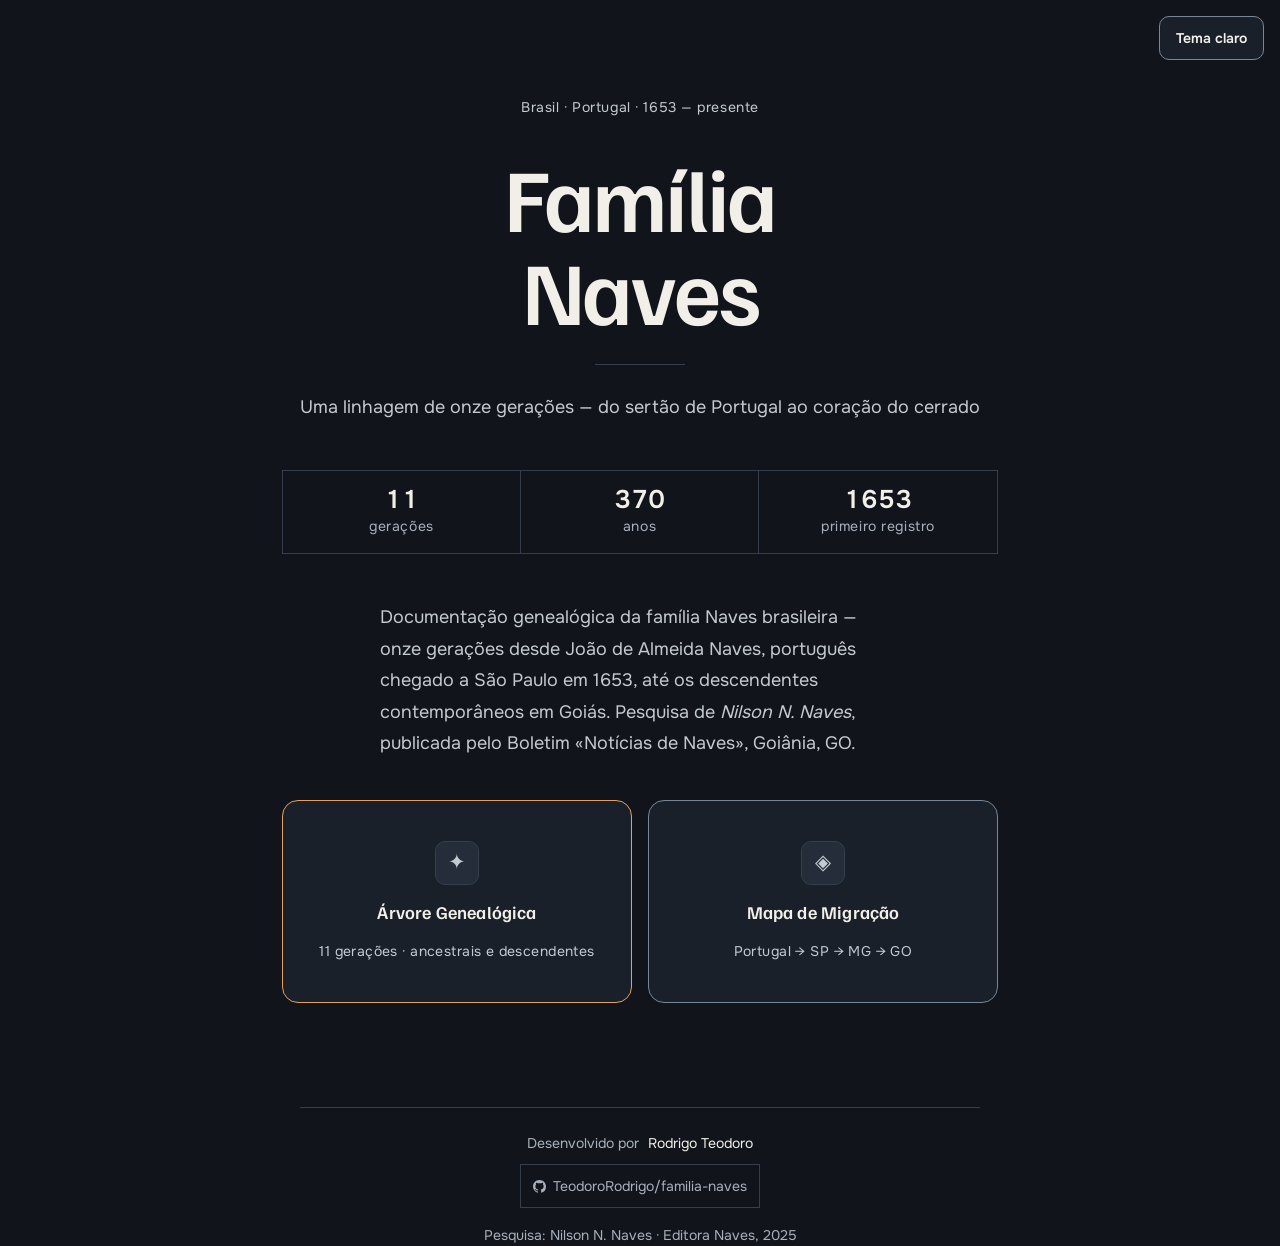
==== index.html @ e4e02ad0 "feat: adopt Teô Design System v2.7.1" ====
<!DOCTYPE html>
<html lang="pt-BR">
<head>
<meta charset="UTF-8">
<meta name="viewport" content="width=device-width, initial-scale=1.0">
<title>Família Naves</title>
<link rel="icon" href="/favicon.svg" type="image/svg+xml">
<link rel="stylesheet" href="/assets/teo/tokens.css">
<link rel="stylesheet" href="/assets/teo/components.css">
<script src="/assets/theme.js"></script>
<style>
*, *::before, *::after { box-sizing: border-box; margin: 0; padding: 0; }

body {
  background: var(--color-bg-canvas);
  color: var(--color-text-primary);
  font-family: var(--font-body);
  min-height: 100vh;
  display: flex;
  flex-direction: column;
  align-items: center;
  justify-content: center;
  overflow-x: hidden;
}

/* grain */
body::before {
  content: '';
  position: fixed; inset: 0;
  background-image: none;
  pointer-events: none; z-index: 9999;
}

/* radial glow */
body::after {
  content: '';
  position: fixed; inset: 0;
  background: var(--color-bg-canvas);
  pointer-events: none; z-index: 0;
}

.wrap {
  text-align: center;
  padding: 3rem 2rem;
  max-width: 680px;
  width: 100%;
  position: relative; z-index: 1;
  animation: fadeUp 1s ease both;
}

@keyframes fadeUp {
  from { opacity: 0; transform: translateY(24px); }
  to   { opacity: 1; transform: none; }
}

.eyebrow {
  font-family: var(--font-body);
  font-size: 0.875rem;
  letter-spacing: 0.04em;
  color: var(--color-link);
  opacity: 0.65;
  margin-bottom: 2rem;
}

h1 {
  font-family: var(--font-body);
  font-size: clamp(3.5rem, 10vw, 7rem);
  font-weight: 400;
  line-height: 0.88;
  color: var(--color-text-primary);
  letter-spacing: -0.01em;
  margin-bottom: 0.4rem;
}

h1 em {
  font-style: normal;
  color: var(--color-link);
  display: block;
}

.rule {
  width: 90px; height: 1px;
  background: var(--color-bg-canvas);
  margin: 1.75rem auto;
}

.subtitle {
  font-size: 1.1rem;
  font-style: normal;
  font-weight: 400;
  color: var(--color-text-muted);
  margin-bottom: 3rem;
  line-height: 1.6;
}

/* stats */
.stats {
  display: flex;
  justify-content: center;
  gap: 0;
  border: 1px solid var(--color-border-subtle);
  margin-bottom: 3rem;
}
.stat {
  padding: 0.9rem 1.75rem;
  border-right: 1px solid var(--color-border-subtle);
}
.stat:last-child { border-right: none; }
.stat-n { font-size: 1.6rem; font-weight: 600; color: var(--color-link); line-height: 1; display: block; }
.stat-l { font-size: 0.875rem; font-style: normal; color: var(--color-text-muted); letter-spacing: 0.05em; display: block; margin-top: 0.15rem; }

/* nav cards */
.nav-grid {
  display: grid;
  grid-template-columns: 1fr 1fr;
  gap: 1rem;
}

@media (max-width: 480px) {
  .nav-grid { grid-template-columns: 1fr; }
}

.nav-card {
  display: flex;
  flex-direction: column;
  align-items: center;
  justify-content: center;
  gap: 1rem;
  padding: 2.5rem 1.5rem;
  border: 1px solid var(--color-border-subtle);
  text-decoration: none;
  color: var(--color-text-primary);
  background: var(--color-bg-raised);
  position: relative;
  transition: border-color 0.35s, background 0.35s, box-shadow 0.35s;
}

/* corner ornaments */
.nav-card::before {
  content: '';
  position: absolute; top: -1px; left: -1px;
  width: 12px; height: 12px;
  border-top: 1.5px solid var(--color-border-control);
  border-left: 1.5px solid var(--color-border-control);
  transition: border-color 0.35s;
}
.nav-card::after {
  content: '';
  position: absolute; bottom: -1px; right: -1px;
  width: 12px; height: 12px;
  border-bottom: 1.5px solid var(--color-border-control);
  border-right: 1.5px solid var(--color-border-control);
  transition: border-color 0.35s;
}

.nav-card:hover {
  border-color: var(--color-border-control);
  background: var(--color-bg-raised);
  box-shadow: none;
}
.nav-card:hover::before,
.nav-card:hover::after {
  border-color: var(--color-link);
}

.card-icon {
  width: 44px; height: 44px;
  border: 1px solid var(--color-border-subtle);
  border-radius: 50%;
  display: flex; align-items: center; justify-content: center;
  font-size: 1.3rem;
  background: var(--color-bg-raised);
  transition: border-color 0.35s;
}
.nav-card:hover .card-icon { border-color: var(--color-border-control); }

.card-label {
  font-family: var(--font-body);
  font-size: 1.2rem;
  font-weight: 400;
  color: var(--color-text-primary);
  letter-spacing: 0.01em;
}

.card-desc {
  font-size: 0.875rem;
  font-style: normal;
  color: var(--color-text-muted);
  letter-spacing: 0.03em;
}

footer {
  position: relative; z-index: 1;
  margin-top: 3.5rem;
  width: 100%; max-width: 680px;
  border-top: 1px solid var(--color-border-subtle);
  padding-top: 1.5rem;
  text-align: center;
  animation: fadeUp 1s 0.4s ease both;
}
.footer-author {
  display: flex; align-items: center; justify-content: center; gap: 0.6rem;
  font-size: 0.875rem;
  color: var(--color-text-muted);
  margin-bottom: 0.6rem;
}
.footer-author strong { color: var(--color-text-primary); font-weight: 400; }
.gh-link {
  display: inline-flex; align-items: center; gap: 0.4rem;
  font-size: 0.875rem;
  color: var(--color-text-muted);
  text-decoration: none;
  border: 1px solid var(--color-border-subtle);
  padding: 0.3rem 0.75rem;
  transition: color 0.25s, border-color 0.25s;
  margin-bottom: 1rem;
}
.gh-link:hover { color: var(--color-link); border-color: var(--color-border-control); }
.gh-link svg { width: 13px; height: 13px; fill: currentColor; flex-shrink: 0; }
.footer-credit {
  font-size: 0.875rem;
  font-style: normal;
  color: var(--color-border-subtle);
  letter-spacing: 0.04em;
}
.desc-block {
  font-size: 0.88rem;
  font-style: normal;
  font-weight: 400;
  color: var(--color-text-muted);
  line-height: 1.75;
  max-width: 520px;
  margin: 0 auto 2.5rem;
  border-left: 2px solid var(--color-border-control);
  padding-left: 1.25rem;
  text-align: left;
}
</style>
<link rel="stylesheet" href="/assets/site.css">
</head>
<body>
<button class="theme-toggle tp-button tp-button--ghost" type="button" data-theme-toggle aria-pressed="false">Tema claro</button>
  <div class="wrap">
    <p class="eyebrow">Brasil · Portugal · 1653 — presente</p>
    <h1>Família<em>Naves</em></h1>
    <div class="rule"></div>
    <p class="subtitle">Uma linhagem de onze gerações — do sertão de Portugal ao coração do cerrado</p>

    <div class="stats">
      <div class="stat"><span class="stat-n">11</span><span class="stat-l">gerações</span></div>
      <div class="stat"><span class="stat-n">370</span><span class="stat-l">anos</span></div>
      <div class="stat"><span class="stat-n">1653</span><span class="stat-l">primeiro registro</span></div>
    </div>

    <p class="desc-block">
      Documentação genealógica da família Naves brasileira — onze gerações desde
      João de Almeida Naves, português chegado a São Paulo em 1653, até os
      descendentes contemporâneos em Goiás. Pesquisa de <em>Nilson N. Naves</em>,
      publicada pelo Boletim «Notícias de Naves», Goiânia, GO.
    </p>

    <nav class="nav-grid">
      <a href="/arvore" class="nav-card">
        <div class="card-icon">✦</div>
        <span class="card-label">Árvore Genealógica</span>
        <span class="card-desc">11 gerações · ancestrais e descendentes</span>
      </a>
      <a href="/mapa" class="nav-card">
        <div class="card-icon">◈</div>
        <span class="card-label">Mapa de Migração</span>
        <span class="card-desc">Portugal → SP → MG → GO</span>
      </a>
    </nav>
  </div>

  <footer>
    <div class="footer-author">
      Desenvolvido por <strong>Rodrigo Teodoro</strong>
    </div>
    <a class="gh-link" href="https://github.com/TeodoroRodrigo/familia-naves" target="_blank" rel="noopener">
      <svg viewBox="0 0 16 16"><path d="M8 0C3.58 0 0 3.58 0 8c0 3.54 2.29 6.53 5.47 7.59.4.07.55-.17.55-.38 0-.19-.01-.82-.01-1.49-2.01.37-2.53-.49-2.69-.94-.09-.23-.48-.94-.82-1.13-.28-.15-.68-.52-.01-.53.63-.01 1.08.58 1.23.82.72 1.21 1.87.87 2.33.66.07-.52.28-.87.51-1.07-1.78-.2-3.64-.89-3.64-3.95 0-.87.31-1.59.82-2.15-.08-.2-.36-1.02.08-2.12 0 0 .67-.21 2.2.82.64-.18 1.32-.27 2-.27.68 0 1.36.09 2 .27 1.53-1.04 2.2-.82 2.2-.82.44 1.1.16 1.92.08 2.12.51.56.82 1.27.82 2.15 0 3.07-1.87 3.75-3.65 3.95.29.25.54.73.54 1.48 0 1.07-.01 1.93-.01 2.2 0 .21.15.46.55.38A8.013 8.013 0 0016 8c0-4.42-3.58-8-8-8z"/></svg>
      TeodoroRodrigo/familia-naves
    </a>
    <div class="footer-credit">Pesquisa: Nilson N. Naves · Editora Naves, 2025</div>
  </footer>
</body>
</html>
---- assets/teo/tokens.css ----
/* Teô Personal Design System v2.7.1 — tokens and base.
   Layer 1 of 3: tokens.css (primitives, themes, base) → components.css
   (elements) → layouts.css (app shell and page layouts). Copy the layers a
   project needs into its own style layer; never runtime-import from the vault.
   Dark is the default; set data-theme="light" on <html> for the alternative.
   Font files are SIL OFL 1.1. Production projects should self-host WOFF2 files
   when privacy, reliability, or performance requires it. */

@import url('../fonts/fonts.css');

:root {
  /* Exact identity anchors */
  --orange-100: #F8EDDF;
  --orange-300: #F0C293;
  --orange-400: #EDB47C;
  --orange-500: #E6A05A; /* canonical primary */
  --orange-600: #B77639;
  --orange-700: #A0520A; /* light-theme accent: links, borders, marks, controls */
  --orange-900: #482D19;

  --navy-100: #E8EEF5;
  --navy-300: #ADC1DC;
  --navy-400: #8CA8CF;
  --navy-500: #263C56; /* canonical secondary */
  --navy-600: #20334A;
  --navy-700: #1A2A3D;
  --navy-900: #121E2D;

  --color-brand-primary: var(--orange-500);
  --color-brand-secondary: var(--navy-500);

  /* Navy-tinted ink and warm paper */
  --ink-950: #11151B;
  --ink-900: #1A2029;
  --ink-800: #242D39;
  --ink-700: #343E4C;
  --ink-600: #465363;
  --paper-50: #FFFFFF;
  --paper-100: #F5F3EE;
  --paper-200: #EBE8E1;
  --paper-300: #E1E3E8;
  --paper-400: #C9CED7;

  /* Typography */
  --font-display: 'Familjen Grotesk', 'Arial Narrow', sans-serif;
  --font-body: 'Onest', 'Segoe UI', sans-serif;
  --font-code: 'Fragment Mono', Consolas, monospace;
  --text-xs: 0.75rem;
  --text-sm: 0.875rem;
  --text-base: 1rem;
  --text-lg: 1.25rem;
  --text-xl: 1.563rem;
  --text-2xl: 1.953rem;
  --text-3xl: clamp(2.5rem, 7vw, 5.96rem);
  --leading-tight: 0.96;
  --leading-heading: 1.14;
  --leading-body: 1.58;
  --measure: 68ch;

  /* Content roles: reading and list surfaces. The general scale is sized for
     specimen and landing pages; dense content uses these instead, with one
     lead per front and every other item at --type-item-headline. */
  --type-page-title: 600 clamp(1.5rem, 1.2rem + 1vw, 1.953rem) / 1.14 var(--font-display);
  --type-content-title: 600 clamp(1.75rem, 1.2rem + 1.6vw, 2.5rem) / 1.15 var(--font-display);
  --type-content-lead: 600 clamp(1.5rem, 1rem + 1.6vw, 2.25rem) / 1.15 var(--font-display);
  --type-section-title: 600 1.25rem / 1.3 var(--font-display);
  --type-item-headline: 600 1.125rem / 1.3 var(--font-display);
  --type-dek: 400 1.125rem / 1.5 var(--font-body);
  --type-reading: 400 1.125rem / 1.65 var(--font-body);
  --reading-width: 680px;

  /* Geometry */
  --space-1: 4px;
  --space-2: 8px;
  --space-3: 12px;
  --space-4: 16px;
  --space-5: 20px;
  --space-6: 24px;
  --space-8: 32px;
  --space-12: 48px;
  --space-16: 64px;
  --space-24: 96px;
  --radius-sm: 6px;
  --radius-md: 10px;
  --radius-lg: 16px;
  --radius-xl: 24px;
  --radius-pill: 999px;
  --target-min: 44px;
  --target-media: 48px;
  --control-h: 44px;
  --control-h-lg: 48px;
  --control-h-dense: 36px;
  --container: 1180px;
  --gutter: clamp(1rem, 3vw, 2rem);
  --section-space: clamp(3rem, 8vw, 6rem);
  --focus-width: 3px;
  --focus-offset: 3px;

  /* App shell. Breakpoints (media queries cannot read variables):
     mobile < 768px drawer · tablet 768–1199px icon rail · desktop ≥ 1200px. */
  --app-sidebar-w: 248px;
  --app-rail-w: 76px;
  --app-topbar-h: 64px;
  --app-workspace-max: 1180px;
  --app-workspace-pad: clamp(1rem, 2.5vw, 2rem);

  /* Shared slate-navy rail in both themes. Dedicated text, focus and active
     roles preserve contrast independently of the surrounding canvas. */
  --app-nav-bg: #152235;
  --app-nav-text: #F2EFE9;
  --app-nav-muted: #B5C1D2;
  --app-nav-hover: #1C2C42;
  --app-nav-active-bg: #263C56;
  --app-nav-active-border: #B5C1D2;
  --app-nav-signal: var(--orange-500);
  --app-nav-focus: #F0C293;
  --app-nav-divider: rgb(181 193 210 / 0.16);

  /* Heatmap anchor. Bins (--heat-0…4) are set per theme; legend and table
     carry the values. */
  --chart-heat: var(--orange-500);

  /* Layering */
  --z-sticky: 10;
  --z-backdrop: 70;
  --z-drawer: 80;
  --z-toast: 90;

  /* Motion */
  --duration-fast: 120ms;
  --duration-standard: 200ms;
  --duration-deliberate: 320ms;
  --ease-standard: cubic-bezier(0.22, 1, 0.36, 1);
  --ease-exit: cubic-bezier(0.4, 0, 1, 1);
}

:root,
[data-theme='dark'] {
  color-scheme: dark;
  --color-bg-canvas: #11151B;
  --color-bg-surface: #1A2029;
  --color-bg-raised: #242D39;
  --color-bg-selected: var(--color-bg-raised); /* a brown fill read as mud; the orange border marks selection */
  --color-bg-disabled: #171B22; /* below the surface, so it never reads as hover */
  --color-text-primary: #F2EFE9;
  --color-text-secondary: #C4CAD2;
  --color-text-muted: #A8B0BC;
  --color-text-disabled: #838D9C;
  --color-link: var(--orange-400);
  --color-border-subtle: #343E4C;
  --color-border-control: #788697;
  --color-border-strong: var(--navy-400);
  --color-action-primary-bg: var(--orange-500);
  --color-action-primary-hover: var(--orange-400);
  --color-action-primary-active: #CE8845;
  --color-action-primary-text: #15100A;
  --color-action-primary-border: var(--orange-500);
  --color-action-secondary-bg: var(--navy-500);
  --color-action-secondary-hover: var(--navy-600);
  --color-action-secondary-active: var(--navy-700);
  --color-action-secondary-text: #FFFFFF;
  --color-action-secondary-border: var(--navy-400);
  --color-focus-ring: #F0C293;
  --color-success-fg: #73E0A1;
  --color-success-bg: #13271D;
  --color-warning-fg: #FFD27A;
  --color-warning-bg: #342A17;
  --color-danger-fg: #FF8A85;
  --color-danger-bg: #351718;
  --color-info-fg: var(--navy-300);
  --color-info-bg: #202E40;
  --color-neutral-fg: var(--color-text-secondary);
  --color-neutral-bg: var(--color-bg-raised);
  --shadow-overlay: none;
  --color-backdrop: rgb(4 6 10 / 0.66);

  /* App surfaces: canvas behind the workspace, tiles on it. One highlight
     tile per view carries the primary border; tables band with the canvas. */
  --app-canvas: var(--color-bg-canvas);
  --app-tile: var(--color-bg-surface);
  --app-tile-highlight: var(--orange-500);
  --app-band: var(--color-bg-canvas);

  /* Charts: one primary series; comparison in navy; context in neutral.
     Every mark below meets 3:1 on --app-tile. */
  --chart-primary: var(--orange-500);
  --chart-secondary: var(--navy-400);
  --chart-neutral: #788697;
  --chart-grid: var(--color-border-subtle);
  --chart-area-opacity: 0.06;

  /* Heat runs gray to copper: dark gray, light gray, a gray-copper midpoint,
     light copper, dark copper. Low bins stay neutral and only the top two
     carry the accent; legend and table carry the values. */
  --heat-0: #2E353F;
  --heat-1: #7C848E;
  --heat-2: #B5A392; /* 50% oklab mix of heat-1 and orange-300 */
  --heat-3: var(--orange-300);
  --heat-4: var(--orange-600);
}

[data-theme='light'] {
  color-scheme: light;
  --leading-body: 1.52;
  --color-bg-canvas: #F5F3EE;
  --color-bg-surface: #FFFFFF;
  --color-bg-raised: #EBE8E1;
  --color-bg-selected: var(--orange-100);
  --color-bg-disabled: #E1E3E8;
  --color-text-primary: #202630;
  --color-text-secondary: #4E5660;
  --color-text-muted: #626972;
  --color-text-disabled: #707887;
  --color-link: var(--orange-700);
  --color-border-subtle: #D8D9D9;
  --color-border-control: #7B8492;
  --color-border-strong: var(--navy-500);
  --color-action-primary-bg: var(--orange-500);
  --color-action-primary-hover: #D99551;
  --color-action-primary-active: #BE7836;
  --color-action-primary-text: #15100A;
  --color-action-primary-border: var(--orange-700);
  --color-action-secondary-bg: var(--navy-500);
  --color-action-secondary-hover: var(--navy-600);
  --color-action-secondary-active: var(--navy-700);
  --color-action-secondary-text: #FFFFFF;
  --color-action-secondary-border: var(--navy-500);
  --color-focus-ring: var(--navy-500);
  --color-success-fg: #16643B;
  --color-success-bg: #E6F6EC;
  --color-warning-fg: #7A4A00;
  --color-warning-bg: #FFF1D6;
  --color-danger-fg: #9B2C2C;
  --color-danger-bg: #FCE8E8;
  --color-info-fg: var(--navy-500);
  --color-info-bg: var(--navy-100);
  --color-neutral-fg: var(--color-text-secondary);
  --color-neutral-bg: var(--color-bg-raised);
  --shadow-overlay: 0 18px 50px rgb(38 60 86 / 0.10), 0 3px 10px rgb(14 17 22 / 0.08);
  --color-backdrop: rgb(18 30 45 / 0.45);

  --app-canvas: var(--color-bg-canvas);
  --app-tile: var(--color-bg-surface);
  --app-tile-highlight: var(--orange-700);
  --app-band: var(--color-bg-canvas);

  --chart-primary: var(--orange-700);
  --chart-secondary: var(--navy-500);
  --chart-neutral: #7B8492;
  --chart-grid: var(--color-border-subtle);
  --chart-area-opacity: 0.10;

  /* The rail is shared with dark (:root); light adds no rail overrides.
     Heat: light gray, mid gray, gray-copper midpoint, copper, dark copper. */
  --heat-0: #E4E2DD;
  --heat-1: #A3A8AF;
  --heat-2: #C6A589; /* 50% oklab mix of heat-1 and orange-500 */
  --heat-3: var(--orange-500);
  --heat-4: var(--orange-700);
}

*,
*::before,
*::after {
  box-sizing: border-box;
}

html {
  min-width: 320px;
  overflow-x: clip;
  scroll-behavior: smooth;
  background: var(--color-bg-canvas);
}

body {
  margin: 0;
  min-height: 100vh;
  font-family: var(--font-body);
  font-size: var(--text-base);
  line-height: var(--leading-body);
  color: var(--color-text-primary);
  background: var(--color-bg-canvas);
  font-kerning: normal;
  -webkit-font-smoothing: antialiased;
  text-rendering: optimizeLegibility;
}

h1,
h2,
h3,
h4 {
  margin: 0;
  max-width: 22ch;
  font-family: var(--font-display);
  font-weight: 600;
  line-height: var(--leading-heading);
  letter-spacing: -0.025em;
  text-wrap: balance;
}

h1 { font-size: var(--text-3xl); line-height: var(--leading-tight); }
h2 { font-size: var(--text-2xl); }
h3 { font-size: var(--text-xl); }
h4 { font-size: var(--text-lg); }

p {
  max-width: var(--measure);
  margin: 0;
  color: var(--color-text-secondary);
  text-wrap: pretty;
}

a {
  color: var(--color-link);
  text-decoration-thickness: 1px;
  text-underline-offset: 0.2em;
}

a:hover { text-decoration-thickness: 2px; }

code,
kbd,
pre,
samp {
  font-family: var(--font-code);
  font-variant-ligatures: none;
}

code {
  padding: 0.16em 0.38em;
  border: 1px solid var(--color-border-subtle);
  border-radius: var(--radius-sm);
  color: var(--color-text-primary);
  background: var(--color-bg-raised);
}

button,
input,
select,
textarea {
  font: inherit;
  color: inherit;
}

[hidden] { display: none !important; }

::selection {
  color: #15100A;
  background: #F0C293;
}

:focus-visible {
  outline: var(--focus-width) solid var(--color-focus-ring);
  outline-offset: var(--focus-offset);
}

.tp-sr-only {
  position: absolute;
  width: 1px;
  height: 1px;
  margin: -1px;
  padding: 0;
  overflow: hidden;
  clip: rect(0 0 0 0);
  white-space: nowrap;
  border: 0;
}

/* Below 480px, a button label becomes screen-reader text and the icon carries
   the control; the accessible name never changes. */
@media (max-width: 479px) {
  .tp-sr-narrow {
    position: absolute;
    width: 1px;
    height: 1px;
    margin: -1px;
    padding: 0;
    overflow: hidden;
    clip: rect(0 0 0 0);
    white-space: nowrap;
    border: 0;
  }
}

.tp-container {
  width: min(100% - (2 * var(--gutter)), var(--container));
  margin-inline: auto;
}

.tp-stack { display: grid; gap: var(--space-6); }
.tp-cluster { display: flex; flex-wrap: wrap; align-items: center; gap: var(--space-3); }

.tp-data {
  font-variant-numeric: tabular-nums;
  letter-spacing: -0.015em;
}

@keyframes tp-spin { to { transform: rotate(360deg); } }
@keyframes tp-enter { from { opacity: 0; transform: translateY(6px); } }

@media (prefers-reduced-motion: reduce) {
  html,
  html:focus-within { scroll-behavior: auto; }
  *,
  *::before,
  *::after {
    animation-duration: 0.01ms !important;
    animation-iteration-count: 1 !important;
    scroll-behavior: auto !important;
    transition-duration: 0.01ms !important;
  }
}

@media (forced-colors: active) {
  :focus-visible { outline-color: Highlight; }
}
---- assets/teo/components.css ----
/* Teô Personal Design System v2.7.1 — elements.
   Layer 2 of 3. Requires tokens.css. Every element consumes semantic tokens,
   keeps a visible focus, and holds a 44px target unless marked dense. */

/* ── Icon ──────────────────────────────────────────────────────────── */
/* <svg class="tp-i" aria-hidden="true"><use href="#i-name"/></svg>; the sprite
   lives in teo.js. 20px in controls, 16px inline, 24px for prominent actions. */
.tp-i { display: inline-block; width: 20px; height: 20px; flex: none; vertical-align: middle; }
.tp-i--sm { width: 16px; height: 16px; }
.tp-i--lg { width: 24px; height: 24px; }

/* ── Eyebrow ───────────────────────────────────────────────────────── */
.tp-eyebrow {
  font-size: var(--text-xs);
  font-weight: 700;
  letter-spacing: 0.08em;
  text-transform: uppercase;
  color: var(--color-link);
}

.tp-eyebrow--muted { color: var(--color-text-muted); }

/* ── Buttons ───────────────────────────────────────────────────────── */
.tp-button,
.tp-icon-button {
  display: inline-flex;
  min-height: var(--control-h);
  align-items: center;
  justify-content: center;
  gap: var(--space-2);
  border: 1px solid transparent;
  border-radius: var(--radius-md);
  font: 600 var(--text-sm) / 1 var(--font-body);
  text-decoration: none;
  white-space: nowrap;
  cursor: pointer;
  transition:
    color var(--duration-fast) var(--ease-standard),
    background-color var(--duration-fast) var(--ease-standard),
    border-color var(--duration-fast) var(--ease-standard),
    transform var(--duration-fast) var(--ease-standard);
}

.tp-button { padding: 0.75rem 1rem; max-width: 100%; white-space: normal; overflow-wrap: anywhere; }
.tp-button--lg { min-height: var(--control-h-lg); padding-inline: 1.25rem; font-size: var(--text-base); }
.tp-button--block { width: 100%; }
.tp-icon-button { width: var(--target-min); padding: 0; }
.tp-icon-button--labeled { width: auto; padding-inline: var(--space-3); }
.tp-button svg,
.tp-icon-button svg { width: 20px; height: 20px; flex: none; }

/* No drawn border: the label identifies the button, and a darker outline made
   the light-theme orange look dirty. The transparent border shows the fill. */
.tp-button--primary {
  color: var(--color-action-primary-text);
  background: var(--color-action-primary-bg);
}

.tp-button--primary:hover { background: var(--color-action-primary-hover); }
.tp-button--primary:active { background: var(--color-action-primary-active); transform: translateY(1px); }

.tp-button--secondary {
  color: var(--color-action-secondary-text);
  background: var(--color-action-secondary-bg);
  border-color: var(--color-action-secondary-border);
}

.tp-button--secondary:hover { background: var(--color-action-secondary-hover); }
.tp-button--secondary:active { background: var(--color-action-secondary-active); transform: translateY(1px); }

.tp-button--ghost,
.tp-icon-button {
  color: var(--color-text-primary);
  background: transparent;
  border-color: var(--color-border-subtle);
}

.tp-button--ghost:hover,
.tp-icon-button:hover {
  background: var(--color-bg-raised);
  border-color: var(--color-border-control);
}

/* Quiet: an inline text action inside a tile header or row. */
.tp-button--quiet {
  padding-inline: var(--space-2);
  color: var(--color-link);
  background: transparent;
}

.tp-button--quiet:hover { background: var(--color-bg-raised); }

.tp-button--danger {
  color: var(--color-danger-fg);
  background: var(--color-danger-bg);
  border-color: var(--color-danger-fg);
}

.tp-button--danger:hover { background: color-mix(in srgb, var(--color-danger-bg) 80%, var(--color-danger-fg)); }

.tp-button:disabled,
.tp-button[aria-disabled='true'],
.tp-icon-button:disabled {
  color: var(--color-text-disabled);
  background: var(--color-bg-disabled);
  border-color: var(--color-border-subtle);
  cursor: not-allowed;
  transform: none;
}

/* Loading keeps the width and label; the spinner replaces any leading icon. */
.tp-button[aria-busy='true'] { pointer-events: none; }
.tp-button[aria-busy='true'] > svg:first-child { display: none; }
.tp-button[aria-busy='true']::before {
  width: 0.9em;
  height: 0.9em;
  border: 2px solid currentColor;
  border-top-color: transparent;
  border-radius: 50%;
  content: '';
  animation: tp-spin 700ms linear infinite;
}

/* ── Surfaces: card / tile ─────────────────────────────────────────── */
.tp-card {
  min-width: 0;
  padding: clamp(1rem, 3vw, 1.5rem);
  border: 1px solid var(--color-border-subtle);
  border-radius: var(--radius-lg);
  background: var(--app-tile);
}

.tp-card--compact { padding: var(--space-4) var(--space-5); }

/* The one tile a view leads with. Full border only, never a side stripe. */
.tp-card--highlight { border-color: var(--app-tile-highlight); }

/* Risk zones and secondary context sit below the tile plane. */
.tp-card--sunken {
  background: var(--color-bg-canvas);
  border-style: dashed;
  border-color: var(--color-border-control);
}

.tp-card--interactive {
  display: block;
  width: 100%;
  color: inherit;
  text-align: left;
  text-decoration: none;
  cursor: pointer;
  transition:
    border-color var(--duration-standard) var(--ease-standard),
    transform var(--duration-standard) var(--ease-standard);
}

.tp-card--interactive:hover { border-color: var(--color-border-control); text-decoration: none; }
.tp-card--interactive[aria-pressed='true'],
.tp-card--interactive[aria-current='true'] {
  border-color: var(--app-tile-highlight);
  background: var(--color-bg-selected);
}

.tp-card__head {
  display: flex;
  flex-wrap: wrap;
  align-items: center;
  justify-content: space-between;
  gap: var(--space-2) var(--space-3);
  margin-bottom: var(--space-4);
}

.tp-card__title {
  max-width: none;
  font: var(--type-section-title);
  letter-spacing: -0.015em;
}

.tp-card__meta { font-size: var(--text-sm); color: var(--color-text-muted); }

/* ── Metric ────────────────────────────────────────────────────────── */
.tp-metric { display: grid; gap: var(--space-1); min-width: 0; }
.tp-metric__label { font-size: var(--text-sm); font-weight: 500; color: var(--color-text-secondary); }
.tp-metric__value {
  font: 650 var(--text-2xl) / 1.1 var(--font-body);
  font-variant-numeric: tabular-nums;
  letter-spacing: -0.02em;
  color: var(--color-text-primary);
}
.tp-metric--lg .tp-metric__value { font-size: clamp(2.25rem, 4vw, 3rem); }
.tp-metric--sm .tp-metric__value { font-size: var(--text-lg); }
.tp-metric__foot { display: flex; flex-wrap: wrap; align-items: center; gap: var(--space-1) var(--space-3); }
.tp-metric__caption { font-size: var(--text-xs); color: var(--color-text-muted); }

/* Color follows direction: up is green, down is red, flat stays neutral.
   The arrow and the sign carry the same meaning, so color is never alone. */
.tp-delta {
  display: inline-flex;
  align-items: center;
  gap: 2px;
  font-size: var(--text-sm);
  font-weight: 600;
  font-variant-numeric: tabular-nums;
  color: var(--color-text-secondary);
}
.tp-delta svg { width: 16px; height: 16px; }
.tp-delta[data-trend='up'] { color: var(--color-success-fg); }
.tp-delta[data-trend='down'] { color: var(--color-danger-fg); }

/* ── Badges and signal ─────────────────────────────────────────────── */
.tp-badge {
  display: inline-flex;
  align-items: center;
  gap: var(--space-2);
  min-height: 28px;
  padding: 0.25rem 0.65rem;
  border-radius: var(--radius-pill);
  font-size: var(--text-xs);
  font-weight: 700;
  white-space: nowrap;
}

.tp-badge::before {
  width: 7px;
  height: 7px;
  border-radius: 50%;
  background: currentColor;
  content: '';
}

.tp-badge--success { color: var(--color-success-fg); background: var(--color-success-bg); }
.tp-badge--warning { color: var(--color-warning-fg); background: var(--color-warning-bg); }
.tp-badge--danger { color: var(--color-danger-fg); background: var(--color-danger-bg); }
.tp-badge--info { color: var(--color-info-fg); background: var(--color-info-bg); }
.tp-badge--neutral { color: var(--color-neutral-fg); background: var(--color-neutral-bg); }

/* Live/current state: the only place the orange signal dot appears in content. */
.tp-badge--signal { color: var(--color-text-primary); background: var(--color-bg-selected); }
.tp-badge--signal::before { background: var(--orange-500); box-shadow: 0 0 0 2px var(--color-action-primary-border); }

/* Machine identifiers (TSK-014) and counts. Monospace only for identifiers. */
.tp-badge--code {
  min-height: 24px;
  padding-inline: 0.45rem;
  border: 1px solid var(--color-border-subtle);
  border-radius: var(--radius-sm);
  font: 400 var(--text-xs) / 1 var(--font-code);
  color: var(--color-text-secondary);
  background: var(--color-bg-raised);
}
.tp-badge--count { font-variant-numeric: tabular-nums; }
.tp-badge--code::before,
.tp-badge--count::before { display: none; }

.tp-signal {
  display: inline-block;
  width: 8px;
  height: 8px;
  flex: none;
  border-radius: 50%;
  background: var(--orange-500);
}

/* ── Fields ────────────────────────────────────────────────────────── */
.tp-field {
  display: grid;
  align-content: start;
  gap: var(--space-2);
  min-width: 0;
}

.tp-label {
  font-size: var(--text-sm);
  font-weight: 600;
  color: var(--color-text-primary);
}

.tp-label__optional { font-weight: 400; color: var(--color-text-muted); }

.tp-input,
.tp-select,
.tp-textarea {
  width: 100%;
  min-width: 0;
  min-height: var(--control-h);
  padding: 0.65rem 0.75rem;
  border: 1px solid var(--color-border-control);
  border-radius: var(--radius-md);
  font: 400 var(--text-base) / 1.3 var(--font-body);
  color: var(--color-text-primary);
  background: var(--color-bg-surface);
}

.tp-input,
.tp-select { height: max(var(--control-h), calc(2.6rem + 2px)); }
.tp-textarea { min-height: 112px; line-height: var(--leading-body); resize: vertical; }
.tp-input--numeric { font-variant-numeric: tabular-nums; text-align: right; }
.tp-input--code { font-family: var(--font-code); font-size: var(--text-sm); }

.tp-input::placeholder,
.tp-textarea::placeholder { color: var(--color-text-muted); opacity: 1; }

.tp-input:hover,
.tp-select:hover,
.tp-textarea:hover { border-color: var(--color-text-muted); }

.tp-input:disabled,
.tp-select:disabled,
.tp-textarea:disabled {
  color: var(--color-text-disabled);
  background: var(--color-bg-disabled);
  border-color: var(--color-border-subtle);
  cursor: not-allowed;
}

.tp-input[aria-invalid='true'],
.tp-select[aria-invalid='true'],
.tp-textarea[aria-invalid='true'] { border-color: var(--color-danger-fg); box-shadow: inset 0 0 0 1px var(--color-danger-fg); }

.tp-input-wrap { position: relative; }
.tp-input-wrap > svg {
  position: absolute;
  inset: 50% auto auto 12px;
  width: 20px;
  height: 20px;
  color: var(--color-text-muted);
  transform: translateY(-50%);
  pointer-events: none;
}
.tp-input-wrap > .tp-input { padding-left: 2.6rem; }

.tp-help { font-size: var(--text-sm); color: var(--color-text-muted); }

.tp-error {
  display: flex;
  align-items: flex-start;
  gap: var(--space-2);
  font-size: var(--text-sm);
  font-weight: 500;
  color: var(--color-danger-fg);
}
.tp-error svg { width: 16px; height: 16px; flex: none; margin-top: 2px; }

.tp-fieldset { display: grid; gap: var(--space-2); min-width: 0; margin: 0; padding: 0; border: 0; }
.tp-fieldset > legend { margin-bottom: var(--space-2); padding: 0; }

/* ── Checkbox, radio, switch ───────────────────────────────────────── */
.tp-choice {
  display: grid;
  grid-template-columns: auto minmax(0, 1fr);
  align-items: start;
  gap: 2px var(--space-3);
  min-height: var(--target-min);
  padding-block: 10px;
  cursor: pointer;
}

.tp-choice__text { font-size: var(--text-base); line-height: 1.4; color: var(--color-text-primary); }
.tp-choice__hint { grid-column: 2; font-size: var(--text-sm); color: var(--color-text-muted); }
.tp-choice:has(input:disabled) { cursor: not-allowed; }
.tp-choice:has(input:disabled) .tp-choice__text { color: var(--color-text-disabled); }

.tp-checkbox,
.tp-radio {
  display: grid;
  place-content: center;
  width: 20px;
  height: 20px;
  margin: 1px 0 0;
  border: 1.5px solid var(--color-border-control);
  background: var(--color-bg-surface);
  appearance: none;
  cursor: inherit;
}

.tp-checkbox { border-radius: 5px; }
.tp-radio { border-radius: 50%; }

.tp-checkbox::after {
  width: 11px;
  height: 6px;
  border: solid var(--color-action-primary-text);
  border-width: 0 0 2px 2px;
  content: '';
  transform: translateY(-1px) rotate(-45deg) scale(0);
  transition: transform var(--duration-fast) var(--ease-standard);
}

.tp-radio::after {
  width: 8px;
  height: 8px;
  border-radius: 50%;
  background: var(--color-action-primary-text);
  content: '';
  transform: scale(0);
  transition: transform var(--duration-fast) var(--ease-standard);
}

.tp-checkbox:checked,
.tp-radio:checked {
  background: var(--color-action-primary-bg);
  border-color: var(--color-action-primary-border);
}

.tp-checkbox:checked::after { transform: translateY(-1px) rotate(-45deg) scale(1); }
.tp-radio:checked::after { transform: scale(1); }

.tp-switch {
  position: relative;
  width: 40px;
  height: 24px;
  margin: 0;
  border: 1.5px solid var(--color-border-control);
  border-radius: var(--radius-pill);
  background: var(--color-bg-raised);
  appearance: none;
  cursor: inherit;
  transition: background-color var(--duration-fast) var(--ease-standard), border-color var(--duration-fast) var(--ease-standard);
}

.tp-switch::after {
  position: absolute;
  inset: 3px auto auto 3px;
  width: 15px;
  height: 15px;
  border-radius: 50%;
  background: var(--color-text-secondary);
  content: '';
  transition: transform var(--duration-standard) var(--ease-standard), background-color var(--duration-fast) var(--ease-standard);
}

.tp-switch:checked {
  background: var(--color-action-primary-bg);
  border-color: var(--color-action-primary-border);
}

.tp-switch:checked::after { background: var(--color-action-primary-text); transform: translateX(16px); }

.tp-checkbox:disabled,
.tp-radio:disabled,
.tp-switch:disabled { background: var(--color-bg-disabled); border-color: var(--color-border-subtle); }
.tp-switch:disabled::after { background: var(--color-text-disabled); }

/* A switch that stands alone in a table row still needs a 44px target. */
.tp-switch-target { display: inline-grid; place-items: center; min-width: var(--target-min); min-height: var(--target-min); cursor: pointer; }

/* ── Segmented control (native radio group) ────────────────────────── */
/* Scope selectors (period, view mode) are radio groups, not tabs: they change
   what the view shows and own no panels. Arrow keys come from the platform. */
.tp-segmented {
  display: inline-flex;
  flex-wrap: wrap;
  max-width: 100%;
  justify-self: start;
  gap: 2px;
  min-width: 0;
  margin: 0;
  padding: 3px;
  border: 1px solid var(--color-border-subtle);
  border-radius: var(--radius-md);
  background: var(--color-bg-raised);
}

.tp-segmented > legend { position: absolute; width: 1px; height: 1px; overflow: hidden; clip: rect(0 0 0 0); white-space: nowrap; }
.tp-segmented label { position: relative; display: grid; flex: 1 1 auto; min-width: 0; cursor: pointer; }
.tp-segmented input { position: absolute; inset: 0; margin: 0; opacity: 0; cursor: inherit; }
.tp-segmented span {
  display: grid;
  place-items: center;
  min-height: 36px;
  padding: 0 var(--space-3);
  border: 1px solid transparent;
  border-radius: calc(var(--radius-md) - 3px);
  font-size: var(--text-sm);
  font-weight: 600;
  color: var(--color-text-secondary);
  white-space: normal;
  overflow-wrap: anywhere;
  transition: background-color var(--duration-fast) var(--ease-standard), color var(--duration-fast) var(--ease-standard);
}
.tp-segmented label:hover span { color: var(--color-text-primary); }
.tp-segmented input:checked + span {
  color: var(--color-text-primary);
  background: var(--color-bg-surface);
  border-color: var(--color-border-control);
  box-shadow: var(--shadow-overlay);
}
.tp-segmented input:focus-visible + span { outline: var(--focus-width) solid var(--color-focus-ring); outline-offset: 1px; }

/* ── Tabs ──────────────────────────────────────────────────────────── */
.tp-tabs__list {
  display: flex;
  gap: 2px;
  overflow-x: auto;
  border-bottom: 1px solid var(--color-border-subtle);
  scrollbar-width: thin;
}

.tp-tab {
  display: inline-flex;
  flex: none;
  align-items: center;
  gap: var(--space-2);
  min-height: var(--target-min);
  padding: 0 10px;
  border: 0;
  border-radius: var(--radius-sm) var(--radius-sm) 0 0;
  font-size: var(--text-sm);
  font-weight: 600;
  color: var(--color-text-secondary);
  background: transparent;
  cursor: pointer;
}

.tp-tab:hover { color: var(--color-text-primary); background: var(--color-bg-raised); }
.tp-tab .tp-badge { min-height: 20px; padding: 0 0.4rem; border-radius: var(--radius-sm); }

/* Indicator and focus are drawn inset so the scrolling strip cannot clip them. */
.tp-tab[aria-selected='true'] {
  color: var(--color-text-primary);
  box-shadow: inset 0 -2px 0 var(--color-action-primary-border);
}

.tp-tab:focus-visible { outline-offset: -3px; }
.tp-tab:disabled { color: var(--color-text-disabled); cursor: not-allowed; background: none; }
.tp-tabs__panel { padding-top: var(--space-5); }
.tp-tabs__panel:focus-visible { outline-offset: 2px; border-radius: var(--radius-sm); }

/* ── Table ─────────────────────────────────────────────────────────── */
.tp-table-wrap { max-width: 100%; overflow-x: auto; }

.tp-table {
  width: 100%;
  border-collapse: collapse;
  font-size: var(--text-sm);
}

.tp-table caption { padding-bottom: var(--space-3); text-align: left; color: var(--color-text-muted); }

.tp-table thead th {
  padding: 0 var(--space-3) var(--space-3);
  border-bottom: 1px solid var(--color-border-subtle);
  font-size: var(--text-xs);
  font-weight: 600;
  letter-spacing: 0.06em;
  text-align: left;
  text-transform: uppercase;
  color: var(--color-text-muted);
  white-space: nowrap;
}

.tp-table td,
.tp-table tbody th {
  padding: var(--space-3);
  vertical-align: middle;
  color: var(--color-text-secondary);
}
.tp-table tbody th { font-weight: 600; text-align: left; color: var(--color-text-primary); white-space: nowrap; }

/* Banded rows instead of row rules: the canvas shows through the tile. The
   band covers every cell, row headers included, so it runs end to end. */
.tp-table tbody tr:nth-child(even) > * { background: var(--tp-table-band, var(--app-band)); }
.tp-table tbody tr > :first-child { border-radius: var(--radius-sm) 0 0 var(--radius-sm); }
.tp-table tbody tr > :last-child { border-radius: 0 var(--radius-sm) var(--radius-sm) 0; }
.tp-table th.tp-num,
.tp-table td.tp-num { text-align: right; font-variant-numeric: tabular-nums; }
.tp-table__primary { font-weight: 600; color: var(--color-text-primary); }

/* A negative figure is red wherever it appears: table cells, metric values,
   inline numbers. Keep the minus sign; positives stay in the default ink. */
.tp-negative,
.tp-table td.tp-negative { color: var(--color-danger-fg); }

/* Below 768px a reflow table becomes labeled rows (td[data-label]). */
@media (max-width: 767px) {
  .tp-table--reflow,
  .tp-table--reflow tbody,
  .tp-table--reflow tr,
  .tp-table--reflow td { display: block; width: 100%; }
  .tp-table--reflow thead { position: absolute; width: 1px; height: 1px; overflow: hidden; clip: rect(0 0 0 0); }
  .tp-table--reflow tbody { display: grid; gap: var(--space-3); }
  .tp-table--reflow tr {
    padding: var(--space-2) var(--space-4);
    border: 1px solid var(--color-border-subtle);
    border-radius: var(--radius-md);
    background: var(--color-bg-surface);
  }
  .tp-table--reflow td,
  .tp-table--reflow tbody tr:nth-child(even) td {
    display: grid;
    grid-template-columns: minmax(96px, 0.8fr) minmax(0, 1.2fr);
    align-items: center;
    gap: var(--space-3);
    padding: var(--space-2) 0;
    border-bottom: 1px solid var(--color-border-subtle);
    border-radius: 0;
    background: none;
    text-align: left;
  }
  .tp-table--reflow td.tp-num { text-align: left; }
  .tp-table--reflow td::before {
    content: attr(data-label);
    font-size: var(--text-xs);
    font-weight: 600;
    letter-spacing: 0.06em;
    text-transform: uppercase;
    color: var(--color-text-muted);
  }
  .tp-table--reflow td:last-child { border-bottom: 0; }
  .tp-table--reflow td > * { justify-self: start; }
}

/* ── List rows ─────────────────────────────────────────────────────── */
.tp-list { display: grid; gap: 2px; margin: 0; padding: 0; list-style: none; }

.tp-list__item {
  display: grid;
  grid-template-columns: minmax(0, 1fr) auto;
  align-items: start;
  gap: var(--space-1) var(--space-3);
  width: 100%;
  min-height: var(--target-min);
  padding: var(--space-3);
  border: 1px solid transparent;
  border-radius: var(--radius-md);
  color: inherit;
  text-align: left;
  text-decoration: none;
  background: transparent;
  cursor: pointer;
}

.tp-list__item:hover { background: var(--color-bg-raised); }
.tp-list__item[aria-current='true'] { border-color: var(--app-tile-highlight); background: var(--color-bg-selected); }
.tp-list__title { font: var(--type-item-headline); font-size: var(--text-base); color: var(--color-text-primary); }
.tp-list__meta { grid-column: 1; display: flex; flex-wrap: wrap; align-items: center; gap: var(--space-1) var(--space-3); font-size: var(--text-sm); color: var(--color-text-muted); }
.tp-list__aside { grid-row: 1 / span 2; grid-column: 2; align-self: center; }

/* Activity / feed rows: icon, body, time. */
.tp-feed { display: grid; margin: 0; padding: 0; list-style: none; }
.tp-feed li { display: grid; grid-template-columns: 36px minmax(0, 1fr) auto; align-items: center; gap: var(--space-3); padding-block: var(--space-3); border-bottom: 1px solid var(--color-border-subtle); }
.tp-feed li:last-child { border-bottom: 0; }
.tp-feed__icon { display: grid; place-items: center; width: 36px; height: 36px; border-radius: var(--radius-md); color: var(--color-info-fg); background: var(--color-info-bg); }
.tp-feed__icon svg { width: 18px; height: 18px; }
.tp-feed__body { display: grid; gap: 2px; min-width: 0; }
.tp-feed__body strong { font-size: var(--text-sm); font-weight: 600; color: var(--color-text-primary); }
.tp-feed__body span { font-size: var(--text-sm); color: var(--color-text-muted); }
.tp-feed time { font-size: var(--text-xs); color: var(--color-text-muted); font-variant-numeric: tabular-nums; }

/* ── Alert, empty state, toast ─────────────────────────────────────── */
.tp-alert {
  display: grid;
  grid-template-columns: 20px minmax(0, 1fr);
  gap: var(--space-1) var(--space-3);
  padding: var(--space-4);
  border: 1px solid currentColor;
  border-radius: var(--radius-md);
}
.tp-alert > svg { width: 20px; height: 20px; margin-top: 1px; }
.tp-alert__title { font-weight: 600; }
.tp-alert__body { grid-column: 2; max-width: none; font-size: var(--text-sm); color: var(--color-text-primary); }
.tp-alert__actions { grid-column: 2; margin-top: var(--space-2); }
.tp-alert--info { color: var(--color-info-fg); background: var(--color-info-bg); }
.tp-alert--success { color: var(--color-success-fg); background: var(--color-success-bg); }
.tp-alert--warning { color: var(--color-warning-fg); background: var(--color-warning-bg); }
.tp-alert--danger { color: var(--color-danger-fg); background: var(--color-danger-bg); }

.tp-empty {
  display: grid;
  justify-items: center;
  gap: var(--space-3);
  padding: clamp(2.5rem, 8vw, 5rem) var(--space-4);
  text-align: center;
}
.tp-empty > svg { width: 40px; height: 40px; color: var(--color-text-muted); }
.tp-empty h2,
.tp-empty h3 { max-width: 28ch; font: var(--type-section-title); font-size: var(--text-xl); }
.tp-empty p { max-width: 44ch; }
.tp-empty .tp-cluster { justify-content: center; margin-top: var(--space-2); }

.tp-toast-region {
  position: fixed;
  inset: auto var(--space-4) var(--space-4) auto;
  z-index: var(--z-toast);
  display: grid;
  gap: var(--space-2);
  width: min(360px, calc(100vw - 2 * var(--space-4)));
  pointer-events: none;
}
.tp-toast {
  display: grid;
  grid-template-columns: 20px minmax(0, 1fr);
  gap: var(--space-3);
  align-items: start;
  padding: var(--space-3) var(--space-4);
  border: 1px solid var(--color-border-control);
  border-radius: var(--radius-md);
  color: var(--color-text-primary);
  background: var(--color-bg-raised);
  box-shadow: var(--shadow-overlay);
  font-size: var(--text-sm);
  pointer-events: auto;
  animation: tp-enter var(--duration-standard) var(--ease-standard);
}
.tp-toast svg { width: 20px; height: 20px; color: var(--color-success-fg); }

/* ── Dialog (native) ───────────────────────────────────────────────── */
.tp-dialog {
  width: min(480px, calc(100vw - 2 * var(--space-4)));
  max-height: calc(100dvh - 2 * var(--space-6));
  padding: 0;
  border: 1px solid var(--color-border-control);
  border-radius: var(--radius-xl);
  color: var(--color-text-primary);
  background: var(--color-bg-surface);
  box-shadow: var(--shadow-overlay);
}
.tp-dialog[open] { animation: tp-enter var(--duration-standard) var(--ease-standard); }
.tp-dialog::backdrop { background: var(--color-backdrop); }
.tp-dialog__body { display: grid; gap: var(--space-4); padding: var(--space-6); }
.tp-dialog__title { font: var(--type-section-title); font-size: var(--text-xl); max-width: none; }
.tp-dialog__actions {
  display: flex;
  flex-wrap: wrap;
  justify-content: flex-end;
  gap: var(--space-3);
  padding: var(--space-4) var(--space-6);
  border-top: 1px solid var(--color-border-subtle);
}

/* ── Progress, avatar, skeleton, divider, disclosure ───────────────── */
.tp-progress {
  height: 8px;
  overflow: hidden;
  border: 1px solid var(--color-border-subtle);
  border-radius: var(--radius-pill);
  background: var(--color-bg-raised);
}
.tp-progress > span { display: block; width: var(--value, 0%); height: 100%; border-radius: inherit; background: var(--chart-primary); }

.tp-avatar {
  display: inline-grid;
  place-items: center;
  width: 36px;
  height: 36px;
  flex: none;
  border: 1px solid var(--app-nav-divider);
  border-radius: 50%;
  font-size: var(--text-xs);
  font-weight: 700;
  color: #FFFFFF;
  background: var(--app-nav-active-bg);
}

.tp-skeleton {
  display: block;
  min-height: 1em;
  border-radius: var(--radius-sm);
  background: var(--color-bg-raised);
}

.tp-divider {
  width: 100%;
  height: 1px;
  margin: 0;
  border: 0;
  background: var(--color-border-subtle);
}

.tp-disclosure > summary {
  display: inline-flex;
  align-items: center;
  gap: var(--space-2);
  min-height: var(--target-min);
  font-size: var(--text-sm);
  font-weight: 600;
  color: var(--color-link);
  cursor: pointer;
  list-style: none;
}
.tp-disclosure > summary::-webkit-details-marker { display: none; }
.tp-disclosure > summary::before {
  width: 0.5em;
  height: 0.5em;
  border: solid currentColor;
  border-width: 0 2px 2px 0;
  content: '';
  transform: rotate(-45deg);
  transition: transform var(--duration-fast) var(--ease-standard);
}
.tp-disclosure[open] > summary::before { transform: rotate(45deg); }

/* ── Charts (charts.js) ────────────────────────────────────────────── */
/* One series in --chart-primary, comparison in --chart-secondary, context in
   --chart-neutral. No categorical rainbow and no dual axis. */
.tp-chart { display: grid; gap: var(--space-3); min-width: 0; margin: 0; }
.tp-chart__head { display: grid; gap: 2px; }
.tp-chart__title { font: var(--type-section-title); font-size: var(--text-base); }
.tp-chart__sub { font-size: var(--text-sm); color: var(--color-text-muted); }
.tp-chart__plot { position: relative; min-height: 220px; }
.tp-chart__plot svg { display: block; overflow: visible; }
.tp-chart__plot [tabindex]:focus-visible { outline-offset: 4px; border-radius: var(--radius-sm); }
.tp-chart__grid { stroke: var(--chart-grid); stroke-width: 1; shape-rendering: crispEdges; }
.tp-chart__tick { font: 400 11px var(--font-body); font-variant-numeric: tabular-nums; fill: var(--color-text-muted); }
.tp-chart__line { fill: none; stroke: var(--chart-primary); stroke-width: 2.25; stroke-linecap: round; stroke-linejoin: round; }
.tp-chart__area { fill: var(--chart-primary); opacity: var(--chart-area-opacity); }
.tp-chart__target { stroke: var(--chart-secondary); stroke-width: 1.5; stroke-dasharray: 5 4; }
.tp-chart__note { font: 600 11px var(--font-body); fill: var(--color-text-secondary); }
.tp-chart__dot { fill: var(--chart-primary); stroke: var(--app-tile); stroke-width: 2; }
.tp-chart__end { font: 650 12px var(--font-body); font-variant-numeric: tabular-nums; fill: var(--color-text-primary); }
.tp-chart__cross { stroke: var(--color-border-control); stroke-width: 1; }
.tp-chart__col { fill: var(--chart-neutral); transition: opacity var(--duration-fast); }
.tp-chart__col--current { fill: var(--chart-primary); }
.tp-chart__col.is-active { opacity: 0.72; }
.tp-chart__tip {
  position: absolute;
  z-index: 2;
  display: grid;
  gap: 2px;
  padding: var(--space-2) var(--space-3);
  border: 1px solid var(--color-border-control);
  border-radius: var(--radius-md);
  background: var(--color-bg-raised);
  box-shadow: var(--shadow-overlay);
  white-space: nowrap;
  pointer-events: none;
  transform: translate(-50%, calc(-100% - 10px));
}
.tp-chart__tip strong { font-size: var(--text-sm); font-variant-numeric: tabular-nums; color: var(--color-text-primary); }
.tp-chart__tip span { font-size: var(--text-xs); color: var(--color-text-muted); }

.tp-bars { display: grid; gap: var(--space-3); margin: 0; padding: 0; list-style: none; }
.tp-bars__row { display: grid; grid-template-columns: minmax(88px, 34%) minmax(0, 1fr) auto; align-items: center; gap: var(--space-3); min-height: 28px; }
.tp-bars__label { overflow: hidden; font-size: var(--text-sm); color: var(--color-text-secondary); white-space: nowrap; text-overflow: ellipsis; }
.tp-bars__track { display: block; height: 12px; box-shadow: inset 1px 0 0 var(--color-border-control); }
.tp-bars__bar { display: block; height: 100%; border-radius: 0 4px 4px 0; background: var(--chart-neutral); }
.tp-bars__row:first-child .tp-bars__bar { background: var(--chart-primary); }
.tp-bars__value { font-size: var(--text-sm); font-weight: 650; font-variant-numeric: tabular-nums; color: var(--color-text-primary); }

/* Heatmap bins come from the theme's --heat-* ramp (tokens.css). */
.tp-heat { display: grid; gap: 3px; align-items: center; border-radius: var(--radius-sm); }
.tp-heat__col { font-size: 11px; font-variant-numeric: tabular-nums; text-align: center; color: var(--color-text-muted); }
.tp-heat__row { overflow: hidden; padding-right: var(--space-2); font-size: var(--text-sm); color: var(--color-text-secondary); white-space: nowrap; text-overflow: ellipsis; }
.tp-heat__cell { height: 28px; border: 1px solid var(--color-border-subtle); border-radius: 4px; }
.tp-heat__cell.is-active { outline: 2px solid var(--color-text-primary); outline-offset: -1px; }
.tp-heat__cell[data-bin='0'] { background: var(--heat-0); }
.tp-heat__cell[data-bin='1'] { background: var(--heat-1); }
.tp-heat__cell[data-bin='2'] { background: var(--heat-2); }
.tp-heat__cell[data-bin='3'] { background: var(--heat-3); }
.tp-heat__cell[data-bin='4'] { background: var(--heat-4); }

.tp-legend { display: flex; flex-wrap: wrap; gap: var(--space-1) var(--space-4); margin: 0; padding: 0; list-style: none; font-size: var(--text-xs); color: var(--color-text-muted); }
.tp-legend li { display: inline-flex; align-items: center; gap: var(--space-2); }
.tp-legend__key { display: inline-block; width: 12px; height: 12px; border: 1px solid var(--color-border-subtle); border-radius: 3px; }
.tp-legend__key--primary { background: var(--chart-primary); border-color: var(--chart-primary); }
.tp-legend__key--line { height: 0; border: 0; border-top: 2px dashed var(--chart-secondary); border-radius: 0; }
.tp-chart .tp-disclosure[open] { overflow-x: auto; }
.tp-chart .tp-disclosure table { margin-top: var(--space-2); }

/* ── Motion and modes ──────────────────────────────────────────────── */
@media (hover: hover) and (pointer: fine) {
  .tp-card--interactive:hover { transform: translateY(-2px); }
}

@media (prefers-reduced-motion: reduce) {
  .tp-card--interactive:hover,
  .tp-button:active { transform: none !important; }
}

@media (forced-colors: active) {
  .tp-button,
  .tp-icon-button,
  .tp-input,
  .tp-select,
  .tp-textarea,
  .tp-checkbox,
  .tp-radio,
  .tp-switch { forced-color-adjust: auto; }
  .tp-tab[aria-selected='true'],
  .tp-list__item[aria-current='true'],
  .tp-segmented input:checked + span { outline: 2px solid Highlight; }
}
---- assets/site.css ----
/* Família Naves extensions to Teô Design System v2.7.1. */
body { line-height: var(--leading-body); }
body::before, body::after, .hero::before, .hero::after,
.map-area::before, .map-area::after, .nav-card::before, .nav-card::after,
.person-card::before, .person-card::after { display: none; }
body > h1, h1, .hero-title { max-width: none; margin-inline: auto; font-family: var(--font-display); font-size: clamp(2.5rem, 7vw, 5.96rem); font-weight: 600; line-height: 1.04; letter-spacing: -0.025em; }
h1 em, .hero-title em { color: var(--color-text-primary); font-style: normal; }
p { margin-inline: auto; }
.hero { background: var(--color-bg-canvas); }
.wrap { max-width: 780px; padding-top: 6rem; }
.eyebrow, .hero-eyebrow, .hero-eye, .tl-head, .tl-gen, .tt-gen,
.gen-number, .gen-place, .gen-era, .stat-l, .sbar-l, .children-title,
.lt-label, .union-date, .footer-credit { opacity: 1; letter-spacing: 0.04em; }
.eyebrow, .hero-eyebrow, .hero-eye, .gen-number, .tl-gen, .tt-gen, .tl-head { color: var(--color-text-secondary); }
.subtitle, .hero-sub, .hero-subtitle, .desc-block { color: var(--color-text-secondary); font-size: 1.125rem; font-style: normal; }
.rule, .hero-rule { background: var(--color-border-subtle); }
.theme-toggle { position: fixed; top: 1rem; right: 1rem; z-index: 700; background: var(--color-bg-surface); border-color: var(--color-border-control); }
.back-btn { top: 1rem; left: 1rem; min-height: var(--target-min); background: var(--color-bg-surface); color: var(--color-text-primary); border-color: var(--color-border-control); letter-spacing: normal; font-size: var(--text-sm); }
.nav-card { border-radius: var(--radius-lg); background: var(--app-tile); border-color: var(--color-border-control); text-align: center; }
.nav-card:first-child { border-color: var(--app-tile-highlight); }
.nav-card:hover { background: var(--color-bg-raised); border-color: var(--color-border-control); box-shadow: none; }
.card-label { font: var(--type-item-headline); color: var(--color-text-primary); }
.card-icon { border-radius: var(--radius-md); color: var(--color-text-secondary); background: var(--color-bg-raised); }
.card-desc { color: var(--color-text-secondary); font-size: var(--text-sm); }
.stat-n, .sbar-n, .hero-stat-n { font-family: var(--font-body); font-variant-numeric: tabular-nums; color: var(--color-text-primary); }
.stats, .stats-bar { flex-wrap: wrap; }
.stat, .sbar { padding: var(--space-4); flex: 1 1 90px; min-width: 0; }
.person-card { border-radius: var(--radius-lg); background: var(--color-bg-surface); }
.person-card:hover { background: var(--color-bg-raised); box-shadow: none; }
.pc-name { color: var(--color-text-primary); font: var(--type-section-title); }
.pc-info, .pc-note, .child-tag { font-size: 1rem; }
.child-tag { background: var(--color-bg-surface); border-radius: var(--radius-sm); }
.children-title, .lt-label, .union-date { color: var(--color-text-muted); }
.fade-up { opacity: 1; transform: none; }
.scroll-hint { animation: none; opacity: 1; }
.sn-item { min-width: var(--target-min); min-height: var(--target-min); justify-content: end; opacity: 1; border-radius: var(--radius-sm); }
.sn-label { background: var(--color-bg-canvas); padding: var(--space-1); }
.sn-item:focus-visible .sn-label { opacity: 1; }
.sn-item.active .sn-pip { box-shadow: none; }
.side-nav { gap: 0; }
.tl-item { display: block; width: 100%; font: inherit; text-align: left; color: var(--color-text-primary); border: 1px solid transparent; border-bottom-color: var(--color-border-subtle); background: transparent; border-radius: 0; }
.tl-item:hover { background: var(--color-bg-raised); border-left-color: transparent; }
.tl-item.active { background: var(--color-bg-selected); border: 1px solid var(--color-action-primary-border); }
.tl-item.active .tl-city::after { content: ' · Etapa atual'; color: var(--color-link); font-size: var(--text-sm); }
.tl-year { font-size: 1.125rem; line-height: 1.4; font-variant-numeric: tabular-nums; }
.tl-desc { font-size: 1rem; }
.tl-names { color: var(--color-text-muted); }
.tl-badge { color: var(--color-text-secondary); border-color: var(--color-border-control); border-radius: var(--radius-sm); }
.tl-item:focus-visible { outline-offset: -4px; }
.tooltip { background: var(--color-bg-surface); border-radius: var(--radius-md); border-color: var(--color-border-control); box-shadow: var(--shadow-overlay); }
.tt-gen { color: var(--color-text-secondary); }
.map-legend { padding: var(--space-3); background: var(--color-bg-surface); border-radius: var(--radius-md); }
.leg { letter-spacing: normal; }
.pulse-ring { display: none; }
.city-dot.inactive { opacity: 1; }
.city-dot circle { filter: none; fill-opacity: 1; }
.city-dot.inactive circle:last-child { fill: var(--color-bg-surface); stroke: var(--color-border-control); stroke-width: 2; }
.city-dot:focus-visible { outline: none; }
.city-dot:focus-visible circle:last-child { stroke: var(--color-focus-ring); stroke-width: 4; }
.route-seg { stroke: var(--chart-primary); opacity: 1; filter: none; }
.route-dashed { stroke: var(--chart-neutral); }
#mapSvg text { font-family: var(--font-body); fill: var(--color-text-secondary); fill-opacity: 1; letter-spacing: 0; }
footer p, footer [style], .footer-credit { color: var(--color-text-muted) !important; opacity: 1; letter-spacing: normal !important; }
footer a, .gh-link { min-height: var(--target-min); align-items: center; }
@media (max-width: 850px) {
  .timeline { position: static; max-height: none; border-right: 0; }
  .map-area { min-height: 400px; }
  #mapSvg { min-height: 400px; }
}
@media (max-width: 480px) {
  .wrap { padding-inline: var(--space-4); }
  .hero { padding: 6rem 1rem 3rem; }
  .hero-title { overflow-wrap: anywhere; }
  .gen-section { padding-inline: var(--space-4); }
  .person-card { min-width: 0; padding: var(--space-4); }
  .children-grid { gap: var(--space-2); }
  .child-tag { overflow-wrap: anywhere; }
  .stats { width: 100%; }
  .map-legend { right: var(--space-2); bottom: var(--space-2); }
}
@media (prefers-reduced-motion: reduce) {
  html { scroll-behavior: auto; }
  *, *::before, *::after { animation: none !important; transition: none !important; scroll-behavior: auto !important; }
  .fade-up, .wrap { transform: none; }
}
.tl-item > span { display: block; }
.tl-item > .tl-badge { display: inline-block; }
/* Historical records read at body size, including project-specific notes. */
.gen-section [style*="font-size"], footer [style*="font-size"] { font-size: 0.875rem !important; }
.gen-section [style*="color:var(--color-border-subtle)"] { color: var(--color-text-muted) !important; }

.pc-note, .pc-info .ico { color: var(--color-text-muted); }
.desc-block { border-left: 0; padding-left: 0; }
.stat-num { color: var(--color-text-primary); font-variant-numeric: tabular-nums; }
.hero-stats { flex-wrap: wrap; max-width: 100%; }
.scroll-cue { opacity: 1; animation: none; }
.lineage-thread { border-left: 0; border-bottom: 1px solid var(--color-border-subtle); background: transparent; }
/* Route state fades in; no path-length-dependent draw animation. */
.route-seg { stroke-dasharray: none; stroke-dashoffset: 0; opacity: 0; transition: opacity var(--duration-standard) var(--ease-standard); }
.route-seg.visible { opacity: 1; }
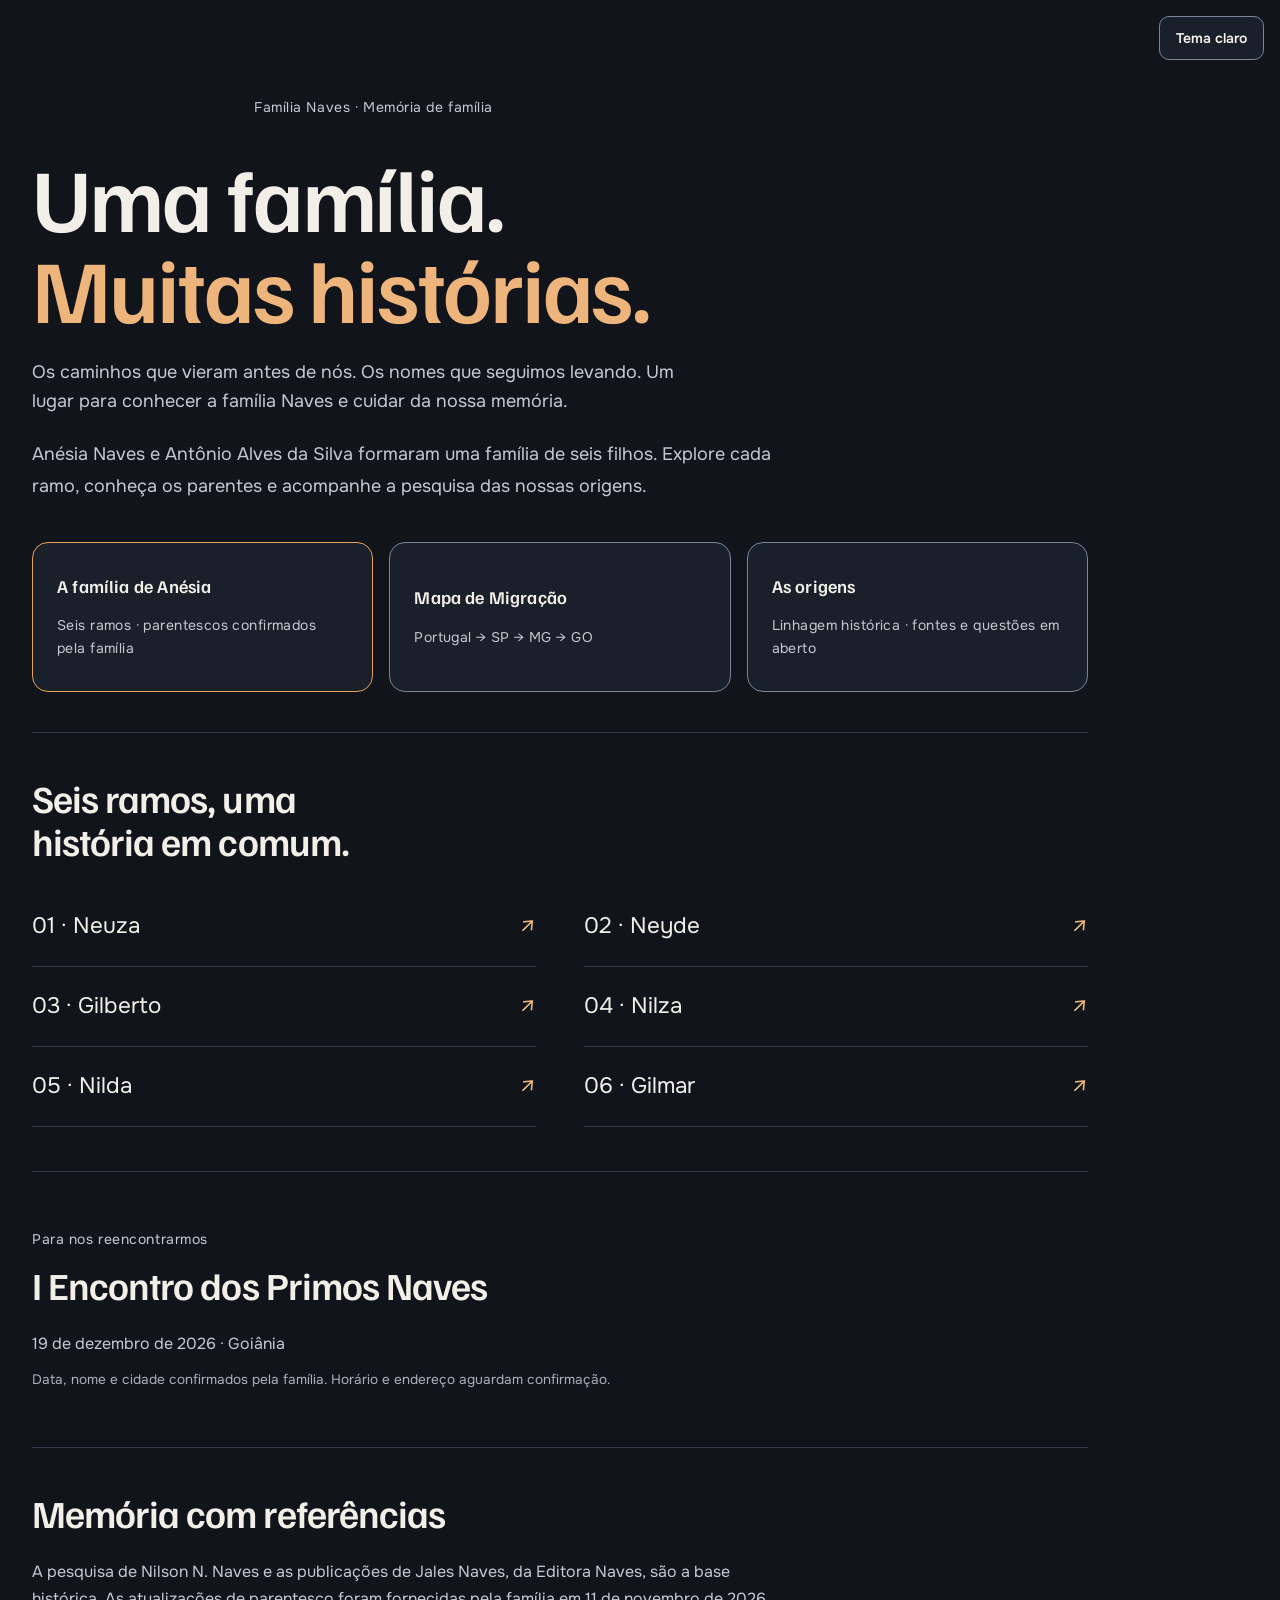
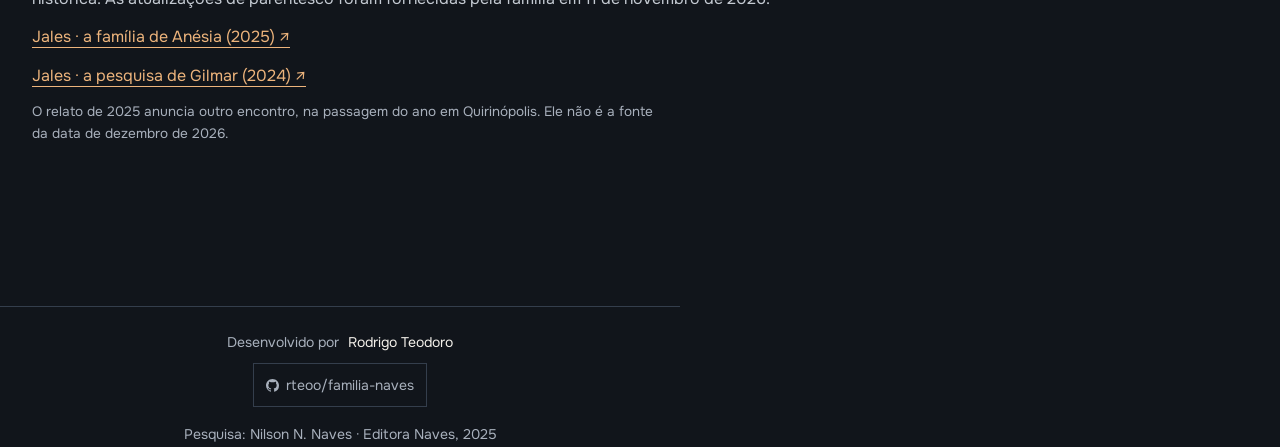
==== commit 9b38e31f: "feat(site): rebuild family archive with validated relationships" ====
--- a/index.html
+++ b/index.html
@@ -237,49 +237,46 @@
 }
 </style>
 <link rel="stylesheet" href="/assets/site.css">
+<link rel="stylesheet" href="/assets/archive.css">
 </head>
-<body>
+<body class="archive-home">
 <button class="theme-toggle tp-button tp-button--ghost" type="button" data-theme-toggle aria-pressed="false">Tema claro</button>
-  <div class="wrap">
-    <p class="eyebrow">Brasil · Portugal · 1653 — presente</p>
-    <h1>Família<em>Naves</em></h1>
+  <main class="wrap" id="conteudo">
+    <p class="eyebrow">Família Naves · Memória de família</p>
+    <h1>Uma família.<em>Muitas histórias.</em></h1>
     <div class="rule"></div>
-    <p class="subtitle">Uma linhagem de onze gerações — do sertão de Portugal ao coração do cerrado</p>
-
-    <div class="stats">
-      <div class="stat"><span class="stat-n">11</span><span class="stat-l">gerações</span></div>
-      <div class="stat"><span class="stat-n">370</span><span class="stat-l">anos</span></div>
-      <div class="stat"><span class="stat-n">1653</span><span class="stat-l">primeiro registro</span></div>
-    </div>
+    <p class="subtitle">Os caminhos que vieram antes de nós. Os nomes que seguimos levando. Um lugar para conhecer a família Naves e cuidar da nossa memória.</p>
 
     <p class="desc-block">
-      Documentação genealógica da família Naves brasileira — onze gerações desde
-      João de Almeida Naves, português chegado a São Paulo em 1653, até os
-      descendentes contemporâneos em Goiás. Pesquisa de <em>Nilson N. Naves</em>,
-      publicada pelo Boletim «Notícias de Naves», Goiânia, GO.
+      Anésia Naves e Antônio Alves da Silva formaram uma família de seis filhos.
+      Explore cada ramo, conheça os parentes e acompanhe a pesquisa das nossas origens.
     </p>
 
     <nav class="nav-grid">
       <a href="/arvore" class="nav-card">
         <div class="card-icon">✦</div>
-        <span class="card-label">Árvore Genealógica</span>
-        <span class="card-desc">11 gerações · ancestrais e descendentes</span>
+        <span class="card-label">A família de Anésia</span>
+        <span class="card-desc">Seis ramos · parentescos confirmados pela família</span>
       </a>
       <a href="/mapa" class="nav-card">
         <div class="card-icon">◈</div>
         <span class="card-label">Mapa de Migração</span>
         <span class="card-desc">Portugal → SP → MG → GO</span>
       </a>
+      <a href="/linhagem" class="nav-card"><span class="card-label">As origens</span><span class="card-desc">Linhagem histórica · fontes e questões em aberto</span></a>
     </nav>
-  </div>
+    <section class="home-section" aria-labelledby="ramos"><h2 id="ramos">Seis ramos, uma história em comum.</h2><div class="branch-links"><a href="/arvore#neuza">01 · Neuza <span>↗</span></a><a href="/arvore#neyde">02 · Neyde <span>↗</span></a><a href="/arvore#gilberto">03 · Gilberto <span>↗</span></a><a href="/arvore#nilza">04 · Nilza <span>↗</span></a><a href="/arvore#nilda">05 · Nilda <span>↗</span></a><a href="/arvore#gilmar">06 · Gilmar <span>↗</span></a></div></section>
+    <section class="home-section"><p class="eyebrow">Para nos reencontrarmos</p><h2>I Encontro dos Primos Naves</h2><p>19 de dezembro de 2026 · Goiânia</p><p class="source-line">Data, nome e cidade confirmados pela família. Horário e endereço aguardam confirmação.</p></section>
+    <section class="home-section" id="fontes"><h2>Memória com referências</h2><p>A pesquisa de Nilson N. Naves e as publicações de Jales Naves, da Editora Naves, são a base histórica. As atualizações de parentesco foram fornecidas pela família em 11 de novembro de 2026.</p><p><a href="https://editoranaves.com.br/gilmar-dos-naves-vai-reunir-a-familia-na-passagem-do-ano-em-quirinopolis/">Jales · a família de Anésia (2025) ↗</a></p><p><a href="https://editoranaves.com.br/gilmar-alves-quer-conhecer-a-origem-da-familia-naves/">Jales · a pesquisa de Gilmar (2024) ↗</a></p><p class="source-line">O relato de 2025 anuncia outro encontro, na passagem do ano em Quirinópolis. Ele não é a fonte da data de dezembro de 2026.</p></section>
+  </main>
 
   <footer>
     <div class="footer-author">
       Desenvolvido por <strong>Rodrigo Teodoro</strong>
     </div>
-    <a class="gh-link" href="https://github.com/TeodoroRodrigo/familia-naves" target="_blank" rel="noopener">
+    <a class="gh-link" href="https://github.com/rteoo/familia-naves" target="_blank" rel="noopener">
       <svg viewBox="0 0 16 16"><path d="M8 0C3.58 0 0 3.58 0 8c0 3.54 2.29 6.53 5.47 7.59.4.07.55-.17.55-.38 0-.19-.01-.82-.01-1.49-2.01.37-2.53-.49-2.69-.94-.09-.23-.48-.94-.82-1.13-.28-.15-.68-.52-.01-.53.63-.01 1.08.58 1.23.82.72 1.21 1.87.87 2.33.66.07-.52.28-.87.51-1.07-1.78-.2-3.64-.89-3.64-3.95 0-.87.31-1.59.82-2.15-.08-.2-.36-1.02.08-2.12 0 0 .67-.21 2.2.82.64-.18 1.32-.27 2-.27.68 0 1.36.09 2 .27 1.53-1.04 2.2-.82 2.2-.82.44 1.1.16 1.92.08 2.12.51.56.82 1.27.82 2.15 0 3.07-1.87 3.75-3.65 3.95.29.25.54.73.54 1.48 0 1.07-.01 1.93-.01 2.2 0 .21.15.46.55.38A8.013 8.013 0 0016 8c0-4.42-3.58-8-8-8z"/></svg>
-      TeodoroRodrigo/familia-naves
+      rteoo/familia-naves
     </a>
     <div class="footer-credit">Pesquisa: Nilson N. Naves · Editora Naves, 2025</div>
   </footer>
--- a/assets/archive.css
+++ b/assets/archive.css
@@ -0,0 +1,4 @@
+/* Reading and family exploration, using the existing Ink & Copper roles. */
+*{box-sizing:border-box}body{margin:0;background:var(--color-bg-canvas);color:var(--color-text-primary);font-family:var(--font-body);line-height:1.65}a{color:var(--color-link);text-underline-offset:5px}button,input,select{font:inherit}button{min-height:44px;cursor:pointer}a:focus-visible,button:focus-visible,input:focus-visible,select:focus-visible,summary:focus-visible{outline:3px solid var(--color-focus-ring);outline-offset:4px}h1,h2,h3{font-family:var(--font-display);line-height:1.12;letter-spacing:-.025em}h2{font-size:clamp(1.7rem,3vw,2.7rem)}.archive-main,.masthead,.archive-footer{width:min(1120px,100% - 64px);margin:auto}.masthead{display:flex;justify-content:space-between;align-items:center;gap:24px;padding:24px 0;border-bottom:1px solid var(--color-border-subtle)}.brand{text-decoration:none;font-family:var(--font-display);font-size:1.6rem;font-weight:600;color:var(--color-text-primary)}.brand span{display:block;font:400 .75rem var(--font-body);color:var(--color-text-muted);letter-spacing:.08em}.masthead nav{display:flex;align-items:center;gap:24px;flex-wrap:wrap}.masthead nav a{display:inline-flex;align-items:center;min-height:44px;font-size:.9rem;text-decoration:none}.masthead button{padding:6px 14px;background:transparent;border:1px solid var(--color-border-control);border-radius:6px;color:var(--color-text-primary)}.skip{position:absolute;left:16px;top:-100px;background:var(--color-bg-surface);padding:12px;z-index:20}.skip:focus{top:12px}.eyeline{font-size:.8rem;letter-spacing:.08em;color:var(--color-link)}.dek{font-size:1.2rem;max-width:56ch;color:var(--color-text-secondary)}.source-line{font-size:.85rem;color:var(--color-text-muted)}.archive-home{display:block}.archive-home .wrap{width:min(1120px,100%);max-width:1120px;text-align:left;padding:6rem 32px 3rem;animation:none}.archive-home h1{font-size:clamp(3rem,7vw,6rem);margin:0;line-height:1.02}.archive-home h1 em{color:var(--color-link)}.archive-home .subtitle{max-width:54ch;margin:24px 0}.archive-home .rule{display:none}.archive-home .desc-block{margin:0;max-width:65ch}.archive-home .nav-grid{margin:40px 0;display:grid;grid-template-columns:repeat(3,1fr);gap:16px}.archive-home .nav-card{text-align:left;align-items:start;padding:24px;min-height:150px}.archive-home .card-icon{display:none}.archive-home .home-section{padding:44px 0;border-top:1px solid var(--color-border-subtle)}.archive-home .home-section h2{margin:0 0 24px}.archive-home .home-section p{margin:12px 0;max-width:70ch}.branch-links{display:grid;grid-template-columns:1fr 1fr;column-gap:48px}.branch-links a{display:flex;justify-content:space-between;align-items:center;min-height:80px;border-bottom:1px solid var(--color-border-subtle);font-size:1.4rem;text-decoration:none;color:var(--color-text-primary)}.branch-links span{color:var(--color-link)}.page-intro{padding:48px 0 32px}.page-intro h1{font-size:clamp(2.6rem,5vw,4.5rem);margin:12px 0 24px}.tree-tools{display:flex;gap:20px;flex-wrap:wrap;padding:24px 0;border-block:1px solid var(--color-border-subtle)}.tree-tools label{display:grid;gap:6px;font-size:.85rem;flex:1 1 230px}.tree-tools input,.tree-tools select{width:100%;min-height:48px;padding:8px 12px;background:var(--color-bg-surface);color:var(--color-text-primary);border:1px solid var(--color-border-control);border-radius:6px}.tree-tools button{align-self:end;min-height:48px;background:transparent;color:var(--color-link);border:1px solid var(--color-border-control);padding:8px 18px;border-radius:6px}.tree-status{color:var(--color-text-muted);font-size:.9rem}.family-branch{scroll-margin-top:24px;padding:40px 0;border-bottom:1px solid var(--color-border-subtle)}.branch-head{display:grid;grid-template-columns:1fr 2fr;gap:40px}.branch-head h2{margin-top:0}.branch-head p{margin-top:0;color:var(--color-text-secondary);max-width:65ch}.descendants{list-style:none;margin:0;padding:0}.descendants ul{list-style:none;padding-left:24px;margin:14px 0;border-left:1px solid var(--color-border-control)}.descendants li{margin:14px 0;overflow-wrap:anywhere}.person-name{font-weight:600}.person-note{font-size:.9rem;color:var(--color-text-secondary)}.person-detail{font-size:.8rem;color:var(--color-text-muted)}.deceased{font-size:.75rem;border:1px solid var(--color-border-control);padding:2px 7px;border-radius:4px;margin-left:8px;color:var(--color-text-secondary)}mark{background:var(--color-bg-selected);color:var(--color-text-primary)}[hidden]{display:none!important}.empty{padding:32px 0}.tree-notes{padding:48px 0;max-width:800px}.tree-notes summary{cursor:pointer;min-height:44px;padding:8px 0;font-weight:600}.archive-footer{display:flex;justify-content:space-between;gap:20px;flex-wrap:wrap;padding:28px 0;border-top:1px solid var(--color-border-subtle);font-size:.85rem;color:var(--color-text-muted)}.history-notice{max-width:860px;margin:24px auto;padding:24px;background:var(--color-bg-surface);border:1px solid var(--color-border-control);border-radius:8px}.history-notice p{margin:8px 0}.history-notice a{display:inline-block;min-height:44px;padding:8px 0}
+@media(max-width:760px){.archive-main,.masthead,.archive-footer{width:calc(100% - 32px)}.masthead{align-items:flex-start;flex-direction:column;gap:12px}.masthead nav{gap:16px}.archive-home .wrap{padding:5rem 16px 2rem}.archive-home .nav-grid,.branch-links,.branch-head{grid-template-columns:1fr}.archive-home .nav-card{min-height:100px}.branch-head{gap:12px}.descendants ul{padding-left:16px}.family-branch{padding:32px 0}.page-intro{padding-top:32px}.branch-head h2{margin-bottom:8px}.tree-tools{gap:12px}}
+@media(prefers-reduced-motion:reduce){html{scroll-behavior:auto}*{animation:none!important;transition:none!important}}
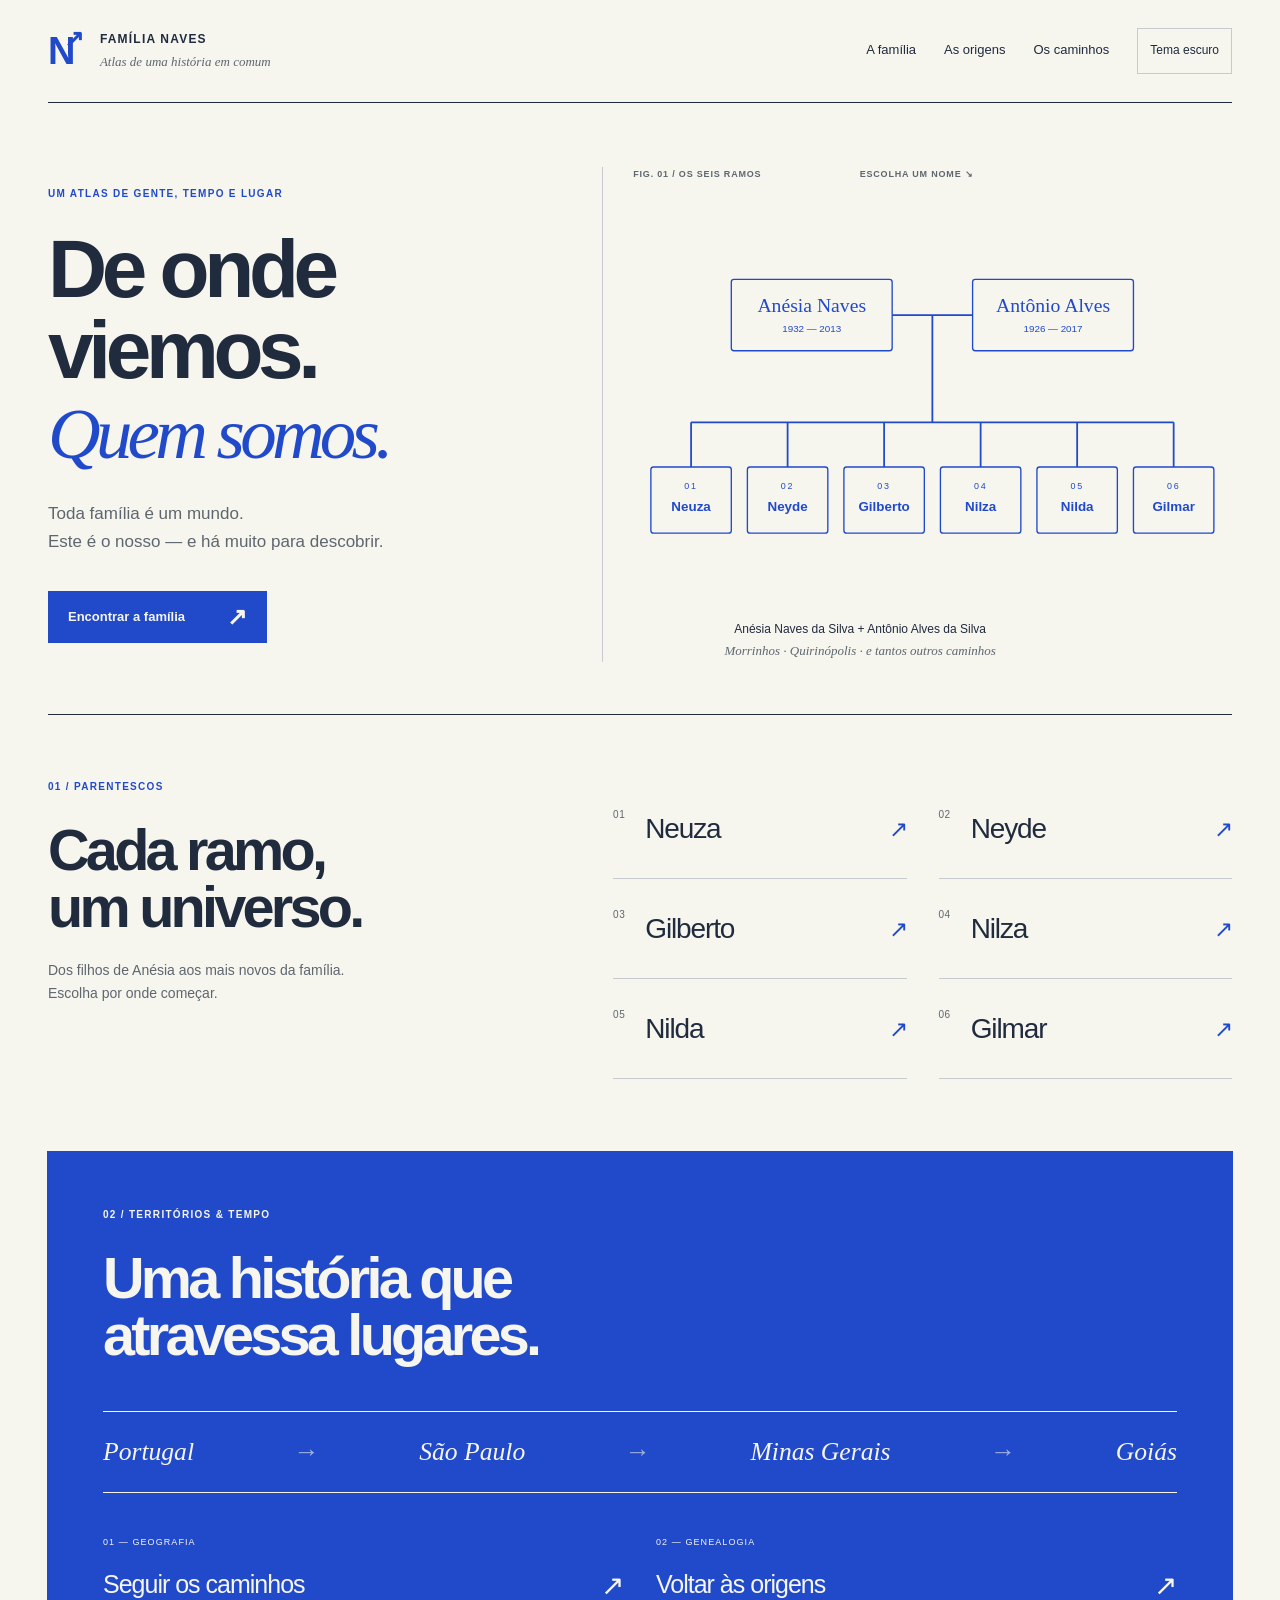
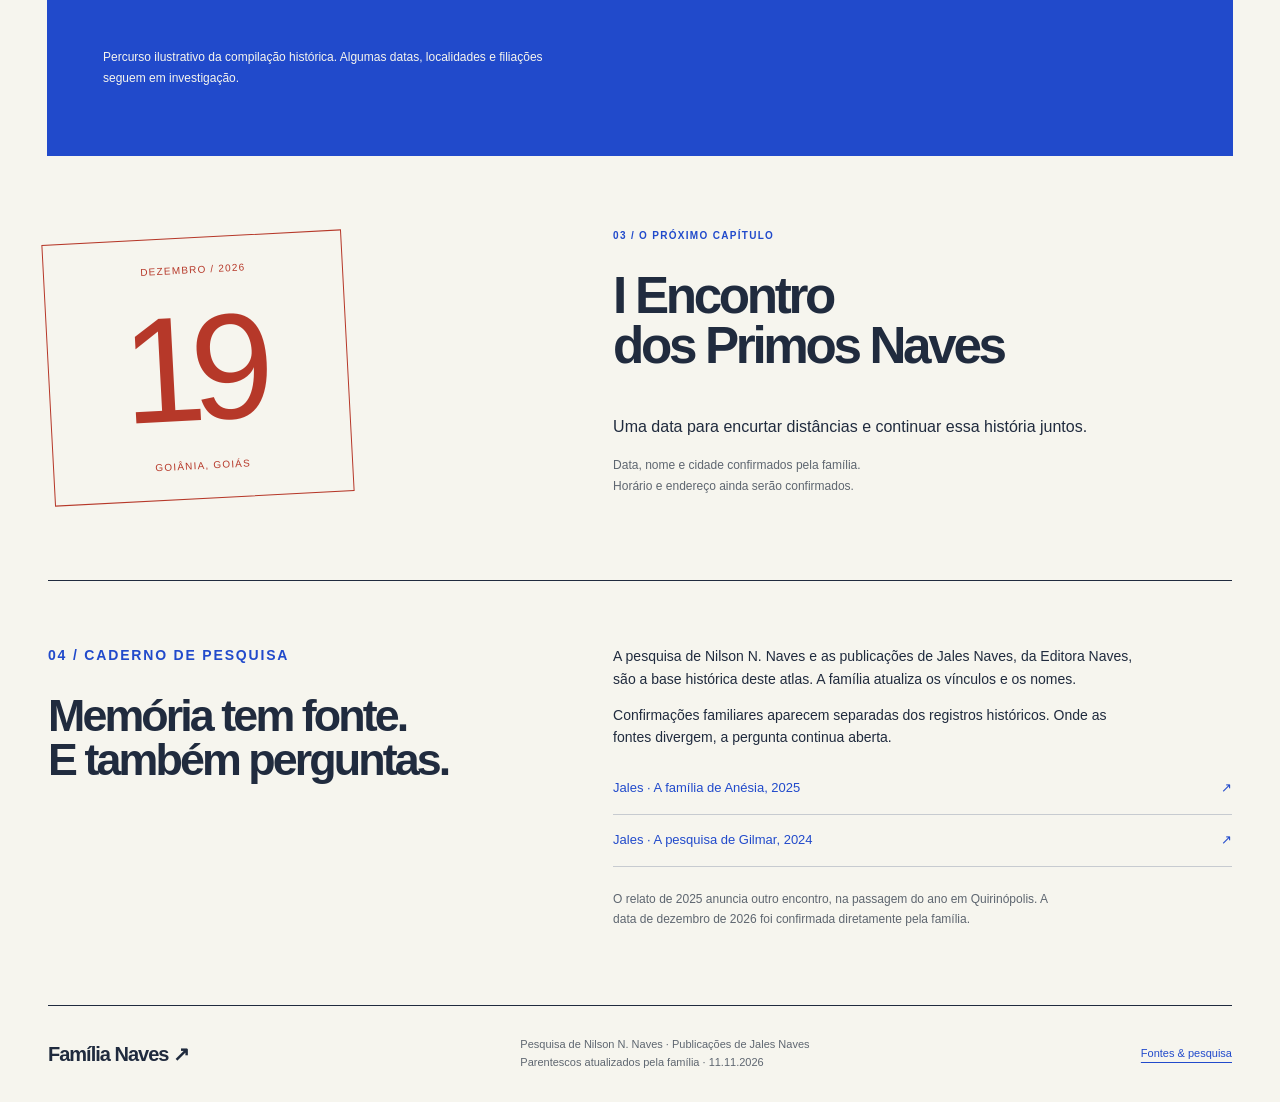
==== commit 434bfbcb: "feat(site): add atlas identity and full genealogy chart" ====
--- a/index.html
+++ b/index.html
@@ -1,284 +1,13 @@
-<!DOCTYPE html>
-<html lang="pt-BR">
-<head>
-<meta charset="UTF-8">
-<meta name="viewport" content="width=device-width, initial-scale=1.0">
-<title>Família Naves</title>
-<link rel="icon" href="/favicon.svg" type="image/svg+xml">
-<link rel="stylesheet" href="/assets/teo/tokens.css">
-<link rel="stylesheet" href="/assets/teo/components.css">
-<script src="/assets/theme.js"></script>
-<style>
-*, *::before, *::after { box-sizing: border-box; margin: 0; padding: 0; }
-
-body {
-  background: var(--color-bg-canvas);
-  color: var(--color-text-primary);
-  font-family: var(--font-body);
-  min-height: 100vh;
-  display: flex;
-  flex-direction: column;
-  align-items: center;
-  justify-content: center;
-  overflow-x: hidden;
-}
-
-/* grain */
-body::before {
-  content: '';
-  position: fixed; inset: 0;
-  background-image: none;
-  pointer-events: none; z-index: 9999;
-}
-
-/* radial glow */
-body::after {
-  content: '';
-  position: fixed; inset: 0;
-  background: var(--color-bg-canvas);
-  pointer-events: none; z-index: 0;
-}
-
-.wrap {
-  text-align: center;
-  padding: 3rem 2rem;
-  max-width: 680px;
-  width: 100%;
-  position: relative; z-index: 1;
-  animation: fadeUp 1s ease both;
-}
-
-@keyframes fadeUp {
-  from { opacity: 0; transform: translateY(24px); }
-  to   { opacity: 1; transform: none; }
-}
-
-.eyebrow {
-  font-family: var(--font-body);
-  font-size: 0.875rem;
-  letter-spacing: 0.04em;
-  color: var(--color-link);
-  opacity: 0.65;
-  margin-bottom: 2rem;
-}
-
-h1 {
-  font-family: var(--font-body);
-  font-size: clamp(3.5rem, 10vw, 7rem);
-  font-weight: 400;
-  line-height: 0.88;
-  color: var(--color-text-primary);
-  letter-spacing: -0.01em;
-  margin-bottom: 0.4rem;
-}
-
-h1 em {
-  font-style: normal;
-  color: var(--color-link);
-  display: block;
-}
-
-.rule {
-  width: 90px; height: 1px;
-  background: var(--color-bg-canvas);
-  margin: 1.75rem auto;
-}
-
-.subtitle {
-  font-size: 1.1rem;
-  font-style: normal;
-  font-weight: 400;
-  color: var(--color-text-muted);
-  margin-bottom: 3rem;
-  line-height: 1.6;
-}
-
-/* stats */
-.stats {
-  display: flex;
-  justify-content: center;
-  gap: 0;
-  border: 1px solid var(--color-border-subtle);
-  margin-bottom: 3rem;
-}
-.stat {
-  padding: 0.9rem 1.75rem;
-  border-right: 1px solid var(--color-border-subtle);
-}
-.stat:last-child { border-right: none; }
-.stat-n { font-size: 1.6rem; font-weight: 600; color: var(--color-link); line-height: 1; display: block; }
-.stat-l { font-size: 0.875rem; font-style: normal; color: var(--color-text-muted); letter-spacing: 0.05em; display: block; margin-top: 0.15rem; }
-
-/* nav cards */
-.nav-grid {
-  display: grid;
-  grid-template-columns: 1fr 1fr;
-  gap: 1rem;
-}
-
-@media (max-width: 480px) {
-  .nav-grid { grid-template-columns: 1fr; }
-}
-
-.nav-card {
-  display: flex;
-  flex-direction: column;
-  align-items: center;
-  justify-content: center;
-  gap: 1rem;
-  padding: 2.5rem 1.5rem;
-  border: 1px solid var(--color-border-subtle);
-  text-decoration: none;
-  color: var(--color-text-primary);
-  background: var(--color-bg-raised);
-  position: relative;
-  transition: border-color 0.35s, background 0.35s, box-shadow 0.35s;
-}
-
-/* corner ornaments */
-.nav-card::before {
-  content: '';
-  position: absolute; top: -1px; left: -1px;
-  width: 12px; height: 12px;
-  border-top: 1.5px solid var(--color-border-control);
-  border-left: 1.5px solid var(--color-border-control);
-  transition: border-color 0.35s;
-}
-.nav-card::after {
-  content: '';
-  position: absolute; bottom: -1px; right: -1px;
-  width: 12px; height: 12px;
-  border-bottom: 1.5px solid var(--color-border-control);
-  border-right: 1.5px solid var(--color-border-control);
-  transition: border-color 0.35s;
-}
-
-.nav-card:hover {
-  border-color: var(--color-border-control);
-  background: var(--color-bg-raised);
-  box-shadow: none;
-}
-.nav-card:hover::before,
-.nav-card:hover::after {
-  border-color: var(--color-link);
-}
-
-.card-icon {
-  width: 44px; height: 44px;
-  border: 1px solid var(--color-border-subtle);
-  border-radius: 50%;
-  display: flex; align-items: center; justify-content: center;
-  font-size: 1.3rem;
-  background: var(--color-bg-raised);
-  transition: border-color 0.35s;
-}
-.nav-card:hover .card-icon { border-color: var(--color-border-control); }
-
-.card-label {
-  font-family: var(--font-body);
-  font-size: 1.2rem;
-  font-weight: 400;
-  color: var(--color-text-primary);
-  letter-spacing: 0.01em;
-}
-
-.card-desc {
-  font-size: 0.875rem;
-  font-style: normal;
-  color: var(--color-text-muted);
-  letter-spacing: 0.03em;
-}
-
-footer {
-  position: relative; z-index: 1;
-  margin-top: 3.5rem;
-  width: 100%; max-width: 680px;
-  border-top: 1px solid var(--color-border-subtle);
-  padding-top: 1.5rem;
-  text-align: center;
-  animation: fadeUp 1s 0.4s ease both;
-}
-.footer-author {
-  display: flex; align-items: center; justify-content: center; gap: 0.6rem;
-  font-size: 0.875rem;
-  color: var(--color-text-muted);
-  margin-bottom: 0.6rem;
-}
-.footer-author strong { color: var(--color-text-primary); font-weight: 400; }
-.gh-link {
-  display: inline-flex; align-items: center; gap: 0.4rem;
-  font-size: 0.875rem;
-  color: var(--color-text-muted);
-  text-decoration: none;
-  border: 1px solid var(--color-border-subtle);
-  padding: 0.3rem 0.75rem;
-  transition: color 0.25s, border-color 0.25s;
-  margin-bottom: 1rem;
-}
-.gh-link:hover { color: var(--color-link); border-color: var(--color-border-control); }
-.gh-link svg { width: 13px; height: 13px; fill: currentColor; flex-shrink: 0; }
-.footer-credit {
-  font-size: 0.875rem;
-  font-style: normal;
-  color: var(--color-border-subtle);
-  letter-spacing: 0.04em;
-}
-.desc-block {
-  font-size: 0.88rem;
-  font-style: normal;
-  font-weight: 400;
-  color: var(--color-text-muted);
-  line-height: 1.75;
-  max-width: 520px;
-  margin: 0 auto 2.5rem;
-  border-left: 2px solid var(--color-border-control);
-  padding-left: 1.25rem;
-  text-align: left;
-}
-</style>
-<link rel="stylesheet" href="/assets/site.css">
-<link rel="stylesheet" href="/assets/archive.css">
-</head>
-<body class="archive-home">
-<button class="theme-toggle tp-button tp-button--ghost" type="button" data-theme-toggle aria-pressed="false">Tema claro</button>
-  <main class="wrap" id="conteudo">
-    <p class="eyebrow">Família Naves · Memória de família</p>
-    <h1>Uma família.<em>Muitas histórias.</em></h1>
-    <div class="rule"></div>
-    <p class="subtitle">Os caminhos que vieram antes de nós. Os nomes que seguimos levando. Um lugar para conhecer a família Naves e cuidar da nossa memória.</p>
-
-    <p class="desc-block">
-      Anésia Naves e Antônio Alves da Silva formaram uma família de seis filhos.
-      Explore cada ramo, conheça os parentes e acompanhe a pesquisa das nossas origens.
-    </p>
-
-    <nav class="nav-grid">
-      <a href="/arvore" class="nav-card">
-        <div class="card-icon">✦</div>
-        <span class="card-label">A família de Anésia</span>
-        <span class="card-desc">Seis ramos · parentescos confirmados pela família</span>
-      </a>
-      <a href="/mapa" class="nav-card">
-        <div class="card-icon">◈</div>
-        <span class="card-label">Mapa de Migração</span>
-        <span class="card-desc">Portugal → SP → MG → GO</span>
-      </a>
-      <a href="/linhagem" class="nav-card"><span class="card-label">As origens</span><span class="card-desc">Linhagem histórica · fontes e questões em aberto</span></a>
-    </nav>
-    <section class="home-section" aria-labelledby="ramos"><h2 id="ramos">Seis ramos, uma história em comum.</h2><div class="branch-links"><a href="/arvore#neuza">01 · Neuza <span>↗</span></a><a href="/arvore#neyde">02 · Neyde <span>↗</span></a><a href="/arvore#gilberto">03 · Gilberto <span>↗</span></a><a href="/arvore#nilza">04 · Nilza <span>↗</span></a><a href="/arvore#nilda">05 · Nilda <span>↗</span></a><a href="/arvore#gilmar">06 · Gilmar <span>↗</span></a></div></section>
-    <section class="home-section"><p class="eyebrow">Para nos reencontrarmos</p><h2>I Encontro dos Primos Naves</h2><p>19 de dezembro de 2026 · Goiânia</p><p class="source-line">Data, nome e cidade confirmados pela família. Horário e endereço aguardam confirmação.</p></section>
-    <section class="home-section" id="fontes"><h2>Memória com referências</h2><p>A pesquisa de Nilson N. Naves e as publicações de Jales Naves, da Editora Naves, são a base histórica. As atualizações de parentesco foram fornecidas pela família em 11 de novembro de 2026.</p><p><a href="https://editoranaves.com.br/gilmar-dos-naves-vai-reunir-a-familia-na-passagem-do-ano-em-quirinopolis/">Jales · a família de Anésia (2025) ↗</a></p><p><a href="https://editoranaves.com.br/gilmar-alves-quer-conhecer-a-origem-da-familia-naves/">Jales · a pesquisa de Gilmar (2024) ↗</a></p><p class="source-line">O relato de 2025 anuncia outro encontro, na passagem do ano em Quirinópolis. Ele não é a fonte da data de dezembro de 2026.</p></section>
-  </main>
-
-  <footer>
-    <div class="footer-author">
-      Desenvolvido por <strong>Rodrigo Teodoro</strong>
-    </div>
-    <a class="gh-link" href="https://github.com/rteoo/familia-naves" target="_blank" rel="noopener">
-      <svg viewBox="0 0 16 16"><path d="M8 0C3.58 0 0 3.58 0 8c0 3.54 2.29 6.53 5.47 7.59.4.07.55-.17.55-.38 0-.19-.01-.82-.01-1.49-2.01.37-2.53-.49-2.69-.94-.09-.23-.48-.94-.82-1.13-.28-.15-.68-.52-.01-.53.63-.01 1.08.58 1.23.82.72 1.21 1.87.87 2.33.66.07-.52.28-.87.51-1.07-1.78-.2-3.64-.89-3.64-3.95 0-.87.31-1.59.82-2.15-.08-.2-.36-1.02.08-2.12 0 0 .67-.21 2.2.82.64-.18 1.32-.27 2-.27.68 0 1.36.09 2 .27 1.53-1.04 2.2-.82 2.2-.82.44 1.1.16 1.92.08 2.12.51.56.82 1.27.82 2.15 0 3.07-1.87 3.75-3.65 3.95.29.25.54.73.54 1.48 0 1.07-.01 1.93-.01 2.2 0 .21.15.46.55.38A8.013 8.013 0 0016 8c0-4.42-3.58-8-8-8z"/></svg>
-      rteoo/familia-naves
-    </a>
-    <div class="footer-credit">Pesquisa: Nilson N. Naves · Editora Naves, 2025</div>
-  </footer>
-</body>
-</html>
+<!doctype html>
+<html lang="pt-BR"><head><meta charset="utf-8"><meta name="viewport" content="width=device-width,initial-scale=1">
+<title>Família Naves — atlas de uma história em comum</title><meta name="description" content="Explore os ramos da família de Anésia Naves, siga os caminhos de seus antepassados e conheça as fontes da nossa história.">
+<link rel="icon" href="/favicon.svg" type="image/svg+xml"><link rel="stylesheet" href="/assets/atlas.css"><script src="/assets/theme.js"></script></head>
+<body class="atlas-home"><a class="skip" href="#conteudo">Pular para o conteúdo</a>
+<header class="masthead"><a class="brand" href="/" aria-label="Família Naves, início"><span class="brand-symbol" aria-hidden="true">N<span>↗</span></span><span>FAMÍLIA NAVES<small>Atlas de uma história em comum</small></span></a><nav aria-label="Principal"><a href="/arvore">A família</a><a href="/linhagem">As origens</a><a href="/mapa">Os caminhos</a><button type="button" data-theme-toggle>Tema escuro</button></nav></header>
+<main id="conteudo">
+<section class="atlas-hero"><div class="hero-copy"><p class="eyeline">UM ATLAS DE GENTE, TEMPO E LUGAR</p><h1>De onde<br>viemos.<br><em>Quem somos.</em></h1><p class="dek">Toda família é um mundo.<br>Este é o nosso — e há muito para descobrir.</p><a class="action" href="/arvore">Encontrar a família <span aria-hidden="true">↗</span></a></div><div class="hero-diagram"><p class="diagram-label"><span>FIG. 01 / OS SEIS RAMOS</span><span>ESCOLHA UM NOME ↘</span></p><svg viewBox="0 0 670 490" role="group" aria-label="Árvore de Anésia e Antônio e seus seis filhos. Escolha um ramo."><g class="diagram-lines" fill="none"><path d="M290 150 H380 M335 150 V270 M65 270 H605"/><path d="M65 270 V320"/><path d="M173 270 V320"/><path d="M281 270 V320"/><path d="M389 270 V320"/><path d="M497 270 V320"/><path d="M605 270 V320"/></g><rect class="diagram-person" x="110" y="110" width="180" height="80" rx="3"/><rect class="diagram-person" x="380" y="110" width="180" height="80" rx="3"/><text x="200" y="147" class="pedigree-parent">Anésia Naves</text><text x="470" y="147" class="pedigree-parent">Antônio Alves</text><text x="200" y="169" class="pedigree-date">1932 — 2013</text><text x="470" y="169" class="pedigree-date">1926 — 2017</text><a href="/arvore#neuza" class="atlas-node" aria-label="Explorar o ramo de Neuza"><rect x="20" y="320" width="90" height="74" rx="3"/><text class="node-index" x="65" y="345">01</text><text class="pedigree-child" x="65" y="369">Neuza</text></a><a href="/arvore#neyde" class="atlas-node" aria-label="Explorar o ramo de Neyde"><rect x="128" y="320" width="90" height="74" rx="3"/><text class="node-index" x="173" y="345">02</text><text class="pedigree-child" x="173" y="369">Neyde</text></a><a href="/arvore#gilberto" class="atlas-node" aria-label="Explorar o ramo de Gilberto"><rect x="236" y="320" width="90" height="74" rx="3"/><text class="node-index" x="281" y="345">03</text><text class="pedigree-child" x="281" y="369">Gilberto</text></a><a href="/arvore#nilza" class="atlas-node" aria-label="Explorar o ramo de Nilza"><rect x="344" y="320" width="90" height="74" rx="3"/><text class="node-index" x="389" y="345">04</text><text class="pedigree-child" x="389" y="369">Nilza</text></a><a href="/arvore#nilda" class="atlas-node" aria-label="Explorar o ramo de Nilda"><rect x="452" y="320" width="90" height="74" rx="3"/><text class="node-index" x="497" y="345">05</text><text class="pedigree-child" x="497" y="369">Nilda</text></a><a href="/arvore#gilmar" class="atlas-node" aria-label="Explorar o ramo de Gilmar"><rect x="560" y="320" width="90" height="74" rx="3"/><text class="node-index" x="605" y="345">06</text><text class="pedigree-child" x="605" y="369">Gilmar</text></a></svg><p class="diagram-foot">Anésia Naves da Silva + Antônio Alves da Silva<br><span>Morrinhos · Quirinópolis · e tantos outros caminhos</span></p></div></section>
+<section class="chapter-index" aria-labelledby="ramos"><div class="section-heading"><p class="eyeline">01 / PARENTESCOS</p><h2 id="ramos">Cada ramo,<br>um universo.</h2><p>Dos filhos de Anésia aos mais novos da família.<br>Escolha por onde começar.</p></div><div class="chapter-links"><a href="/arvore#neuza"><span class="chapter-number">01</span><span>Neuza</span><span class="chapter-arrow" aria-hidden="true">↗</span></a><a href="/arvore#neyde"><span class="chapter-number">02</span><span>Neyde</span><span class="chapter-arrow" aria-hidden="true">↗</span></a><a href="/arvore#gilberto"><span class="chapter-number">03</span><span>Gilberto</span><span class="chapter-arrow" aria-hidden="true">↗</span></a><a href="/arvore#nilza"><span class="chapter-number">04</span><span>Nilza</span><span class="chapter-arrow" aria-hidden="true">↗</span></a><a href="/arvore#nilda"><span class="chapter-number">05</span><span>Nilda</span><span class="chapter-arrow" aria-hidden="true">↗</span></a><a href="/arvore#gilmar"><span class="chapter-number">06</span><span>Gilmar</span><span class="chapter-arrow" aria-hidden="true">↗</span></a></div></section>
+<section class="paths-section"><p class="eyeline">02 / TERRITÓRIOS & TEMPO</p><h2>Uma história que<br>atravessa lugares.</h2><div class="route-graphic" aria-label="Percurso histórico ilustrativo: Portugal, São Paulo, Minas Gerais e Goiás"><span>Portugal</span><i aria-hidden="true">→</i><span>São Paulo</span><i aria-hidden="true">→</i><span>Minas Gerais</span><i aria-hidden="true">→</i><span>Goiás</span></div><div class="explore-links"><a href="/mapa"><span>01 — GEOGRAFIA</span><strong>Seguir os caminhos</strong><span aria-hidden="true">↗</span></a><a href="/linhagem"><span>02 — GENEALOGIA</span><strong>Voltar às origens</strong><span aria-hidden="true">↗</span></a></div><p class="source-line">Percurso ilustrativo da compilação histórica. Algumas datas, localidades e filiações seguem em investigação.</p></section>
+<section class="gathering"><div class="date-block"><span>DEZEMBRO / 2026</span><strong>19</strong><span>GOIÂNIA, GOIÁS</span></div><div><p class="eyeline">03 / O PRÓXIMO CAPÍTULO</p><h2>I Encontro<br>dos Primos Naves</h2><p>Uma data para encurtar distâncias e continuar essa história juntos.</p><p class="source-line">Data, nome e cidade confirmados pela família.<br>Horário e endereço ainda serão confirmados.</p></div></section>
+<section class="sources" id="fontes"><div><p class="eyeline">04 / CADERNO DE PESQUISA</p><h2>Memória tem fonte.<br>E também perguntas.</h2></div><div><p>A pesquisa de Nilson N. Naves e as publicações de Jales Naves, da Editora Naves, são a base histórica deste atlas. A família atualiza os vínculos e os nomes.</p><p>Confirmações familiares aparecem separadas dos registros históricos. Onde as fontes divergem, a pergunta continua aberta.</p><a href="https://editoranaves.com.br/gilmar-dos-naves-vai-reunir-a-familia-na-passagem-do-ano-em-quirinopolis/">Jales · A família de Anésia, 2025 <span>↗</span></a><a href="https://editoranaves.com.br/gilmar-alves-quer-conhecer-a-origem-da-familia-naves/">Jales · A pesquisa de Gilmar, 2024 <span>↗</span></a><p class="source-line">O relato de 2025 anuncia outro encontro, na passagem do ano em Quirinópolis. A data de dezembro de 2026 foi confirmada diretamente pela família.</p></div></section>
+</main><footer class="archive-footer"><a class="footer-brand" href="/">Família Naves ↗</a><p>Pesquisa de Nilson N. Naves · Publicações de Jales Naves<br>Parentescos atualizados pela família · 11.11.2026</p><a href="/#fontes">Fontes & pesquisa</a></footer></body></html>
--- a/assets/atlas.css
+++ b/assets/atlas.css
@@ -0,0 +1,20 @@
+/* The Naves atlas: original site-specific presentation, no framework imports. */
+:root{
+  color-scheme:light;--paper:#f6f5ee;--sheet:#fffef8;--ink:#202b3e;--muted:#5e6670;--blue:#214acb;--red:#b63829;--line:#c7cbd0;--wash:#e9edf8;--night:#172137;
+  --color-bg-canvas:var(--paper);--color-bg-surface:var(--sheet);--color-bg-raised:var(--wash);--color-text-primary:var(--ink);--color-text-muted:var(--muted);--color-border-subtle:var(--line);--color-border-control:var(--line);--color-link:var(--blue);--font-body:Arial,Helvetica,sans-serif;--chart-primary:var(--blue);--chart-secondary:#7e5b92;--chart-neutral:#65746b;
+}
+:root[data-theme=dark]{color-scheme:dark;--paper:#151e2d;--sheet:#1c293e;--ink:#f2f1e6;--muted:#b3bdcc;--blue:#9eb7ff;--red:#ff9b86;--line:#46546c;--wash:#263955;--night:#101826;--chart-secondary:#c5a5d5;--chart-neutral:#a6b8a8}
+*{box-sizing:border-box}html{scroll-behavior:auto}body{margin:0;background:var(--paper);color:var(--ink);font:16px/1.6 Arial,Helvetica,sans-serif}a{color:var(--blue);text-underline-offset:5px}button,input,select{font:inherit}button,a,input,select,summary{-webkit-tap-highlight-color:transparent}button{cursor:pointer}button:active,.action:active{transform:translateY(1px)}a:focus-visible,button:focus-visible,input:focus-visible,select:focus-visible,summary:focus-visible{outline:3px solid var(--blue);outline-offset:5px}button,input,select{min-height:46px}h1,h2,h3,p{margin-top:0}h1,h2,h3{font-family:Arial,Helvetica,sans-serif}h1,h2{font-weight:700;letter-spacing:-.065em;line-height:.98}h2{font-size:clamp(2.2rem,4.5vw,4.3rem)}p{max-width:68ch}em{font-family:Georgia,'Times New Roman',serif;font-weight:400}svg{max-width:100%}[hidden]{display:none!important}.skip{position:absolute;top:-100px;left:20px;z-index:999;background:var(--sheet);padding:12px}.skip:focus{top:12px}
+.masthead,.archive-footer,.atlas-home main,.archive-main{width:min(1280px,100% - 96px);margin-inline:auto}.masthead{display:flex;justify-content:space-between;gap:24px;align-items:center;padding:28px 0;border-bottom:1px solid var(--ink)}.brand{display:flex;gap:16px;align-items:center;text-decoration:none;color:var(--ink);font-size:12px;font-weight:700;letter-spacing:.1em}.brand small{display:block;font:italic 13px/1.5 Georgia,serif;letter-spacing:0;margin-top:3px;color:var(--muted)}.brand-symbol{font-size:38px;font-weight:800;letter-spacing:-.12em;color:var(--blue);position:relative;padding-right:13px;line-height:1}.brand-symbol span{position:absolute;right:0;top:-5px;font-size:24px;letter-spacing:0}.masthead nav{display:flex;align-items:center;gap:28px}.masthead nav a{font-size:13px;text-decoration:none;min-height:44px;display:flex;align-items:center;color:var(--ink);border-bottom:2px solid transparent}.masthead nav a:hover,.masthead nav a[aria-current]{border-color:var(--blue);color:var(--blue)}.masthead button{font-size:12px;background:transparent;border:1px solid var(--line);border-radius:0;padding:8px 12px;color:var(--ink)}
+.eyeline{font-size:10px;letter-spacing:.13em;font-weight:700;line-height:1.5;color:var(--blue);margin-bottom:28px}.atlas-hero{display:grid;grid-template-columns:1fr 1.17fr;align-items:center;gap:16px;padding:64px 0 52px}.atlas-hero h1{font-size:clamp(3.8rem,6.4vw,6.8rem);margin-bottom:30px}.atlas-hero h1 em{letter-spacing:-.065em;color:var(--blue);font-size:.89em;white-space:nowrap}.dek{font-size:17px;color:var(--muted);line-height:1.65}.action{display:inline-flex;align-items:center;justify-content:space-between;gap:42px;min-height:52px;margin-top:18px;background:var(--blue);color:var(--paper);padding:12px 20px;text-decoration:none;font-size:13px;font-weight:700}.action:hover{box-shadow:4px 4px 0 var(--line)}.action span{font-size:24px;line-height:1}.hero-diagram{border-left:1px solid var(--line);padding-left:30px}.diagram-label{display:flex;justify-content:space-between;font-size:9px;font-weight:700;letter-spacing:.09em;color:var(--muted);margin:0}.hero-diagram svg{display:block;width:100%;overflow:visible}.hero-diagram svg text{text-anchor:middle;fill:var(--blue);font-family:Arial,sans-serif;font-weight:600;font-size:19px}.diagram-lines{stroke:var(--blue);stroke-width:2}.diagram-orbit{stroke:var(--line);stroke-dasharray:2 9;stroke-width:1}.diagram-center{fill:var(--blue)}.hero-diagram svg .center-name{fill:var(--paper);font-family:Georgia,serif;font-size:22px;font-weight:400}.hero-diagram svg .center-caption{fill:var(--paper);font-size:8px;font-weight:400;letter-spacing:1px}.atlas-node circle{fill:var(--paper);stroke:var(--blue);stroke-width:1.5;transition:fill 160ms ease}.atlas-node:hover circle,.atlas-node:focus circle{fill:var(--blue)}.atlas-node:hover text,.atlas-node:focus text{fill:var(--paper)}.atlas-node:focus-visible{outline:none}.atlas-node:focus-visible circle{stroke-width:5}.hero-diagram svg .node-index{font-size:10px;font-weight:400;letter-spacing:2px}.diagram-foot{text-align:center;font-size:12px;line-height:1.8;margin:0}.diagram-foot span{color:var(--muted);font:italic 13px Georgia,serif}
+.chapter-index{display:grid;grid-template-columns:1fr 1.25fr;gap:70px;border-top:1px solid var(--ink);padding:64px 0 72px}.section-heading h2{margin-bottom:24px}.section-heading>p:last-child{font-size:14px;color:var(--muted)}.chapter-links{display:grid;grid-template-columns:1fr 1fr;column-gap:32px}.chapter-links a{min-height:100px;display:flex;align-items:center;gap:20px;border-bottom:1px solid var(--line);text-decoration:none;color:var(--ink);font-size:28px;letter-spacing:-.04em}.chapter-number{align-self:flex-start;margin-top:28px;font-size:10px;letter-spacing:.05em;color:var(--muted)}.chapter-arrow{margin-left:auto;color:var(--blue);font-size:23px;transition:transform 180ms ease}.chapter-links a:hover{color:var(--blue)}.chapter-links a:hover .chapter-arrow{transform:translate(3px,-3px)}
+.paths-section{background:var(--blue);color:var(--paper);padding:56px;margin:0 -1px}.paths-section .eyeline,.paths-section .source-line{color:var(--paper)}.paths-section h2{max-width:700px}.route-graphic{display:flex;justify-content:space-between;align-items:center;gap:12px;border-top:1px solid currentColor;border-bottom:1px solid currentColor;padding:25px 0;margin:42px 0;font:italic clamp(1rem,2vw,1.7rem) Georgia,serif}.route-graphic i{font-style:normal;opacity:.6}.explore-links{display:grid;grid-template-columns:1fr 1fr;gap:32px;margin-bottom:32px}.explore-links a{display:grid;grid-template-columns:1fr auto;gap:8px;color:inherit;text-decoration:none;min-height:80px}.explore-links a>span:first-child{font-size:9px;letter-spacing:.12em;grid-column:1/-1}.explore-links strong{font-size:25px;font-weight:400;letter-spacing:-.04em}.explore-links a>span:last-child{font-size:28px}.source-line{font-size:12px;line-height:1.7;color:var(--muted)}.gathering{padding:72px 0;display:grid;grid-template-columns:1fr 1.25fr;gap:70px;align-items:center;border-bottom:1px solid var(--ink)}.date-block{text-align:center;color:var(--red);border:1px solid var(--red);padding:24px 20px;max-width:300px;transform:rotate(-3deg)}.date-block span{display:block;font-size:10px;letter-spacing:.12em}.date-block strong{display:block;font-size:150px;line-height:1.2;font-weight:400;letter-spacing:-.1em;padding-right:.1em}.gathering h2{font-size:clamp(2rem,4vw,3.7rem)}.sources{padding:64px 0;display:grid;grid-template-columns:1fr 1.25fr;gap:70px}.sources h2{font-size:clamp(2rem,3.5vw,3.2rem)}.sources p{font-size:14px}.sources a{display:flex;justify-content:space-between;align-items:center;min-height:52px;border-bottom:1px solid var(--line);text-decoration:none;font-size:13px;gap:12px}.sources .source-line{font-size:12px;margin-top:22px}.archive-footer{border-top:1px solid var(--ink);display:flex;justify-content:space-between;align-items:center;gap:24px;padding:30px 0;font-size:11px}.archive-footer p{margin:0;color:var(--muted)}.footer-brand{color:var(--ink);font-size:20px;font-weight:700;letter-spacing:-.05em;text-decoration:none}
+/* Kinship chapters. Lines represent parent-child nesting, never marriage. */
+.page-intro{padding:56px 0 30px;max-width:950px}.page-intro h1{font-size:clamp(2.6rem,5.8vw,5.7rem);margin:0 0 28px}.page-intro .eyeline{margin-bottom:22px}.page-intro .dek{max-width:58ch}.branch-jumps{display:flex;flex-wrap:wrap;border-block:1px solid var(--ink);gap:0}.branch-jumps a{display:flex;gap:12px;align-items:center;min-height:56px;padding:8px 24px 8px 0;margin-right:25px;text-decoration:none;color:var(--ink);font-size:14px}.branch-jumps span{font-size:9px;color:var(--blue)}.branch-jumps a:hover{color:var(--blue)}.tree-tools{display:flex;gap:20px;flex-wrap:wrap;padding:24px 0 10px}.tree-tools label{display:grid;gap:6px;flex:1 1 220px;font-size:11px;font-weight:700;letter-spacing:.02em}.tree-tools input,.tree-tools select{min-width:0;width:100%;padding:10px 12px;background:var(--sheet);border:1px solid var(--line);border-radius:0;color:var(--ink);font-size:14px}.tree-tools button{align-self:end;padding:10px 20px;background:transparent;border:1px solid var(--line);color:var(--blue);font-size:12px}.tree-status{font-size:11px;color:var(--muted);padding:0 0 18px}.family-branch{padding:40px 0 48px;border-top:1px solid var(--ink);scroll-margin-top:20px}.branch-head{display:grid;grid-template-columns:1fr 2fr;gap:32px;margin-bottom:28px}.branch-head h2{margin:0;color:var(--blue);font-size:54px;letter-spacing:-.06em}.branch-head p{font-size:13px;color:var(--muted);margin:0;max-width:55ch}.descendants{display:grid;grid-template-columns:repeat(3,1fr);gap:32px;list-style:none;padding:0;margin:0}.descendants>li{border-top:2px solid var(--blue);padding-top:18px}.descendants li{overflow-wrap:anywhere}.descendants>li>.person-name{font:400 24px/1.25 Georgia,serif;letter-spacing:-.02em}.descendants ul{list-style:none;margin:18px 0 0 4px;border-left:1px solid var(--line);padding:0 0 0 22px}.descendants ul>li{position:relative;margin:0 0 22px}.descendants ul>li:before{content:'';width:16px;height:1px;background:var(--line);position:absolute;left:-22px;top:12px}.person-name{font-size:16px;font-weight:600}.person-note{font-size:12px;color:var(--muted);line-height:1.6;margin-top:5px;max-width:42ch}.person-detail{font-size:10px;color:var(--muted);margin-top:4px}.deceased{display:inline-block;font-size:10px;border:1px solid var(--line);margin:0 0 0 8px;padding:1px 5px;color:var(--muted)}mark{background:var(--blue);color:var(--paper);padding:2px 4px}.empty{padding:24px 0}.tree-notes{border-top:1px solid var(--ink);padding:40px 0;max-width:850px}.tree-notes h2{font-size:36px}.tree-notes p{font-size:14px;color:var(--muted)}summary{cursor:pointer;padding:14px 0;min-height:48px;border-top:1px solid var(--line);font-size:14px;font-weight:600}
+/* Historical reading and geographic atlas: original layouts, new materials. */
+.atlas-history .hero{min-height:0;max-width:1150px;margin:auto;padding:60px 32px 40px;text-align:left;align-items:flex-start;background:none}.atlas-history .hero:before,.atlas-history .hero:after,body:before,body:after{display:none}.atlas-history .hero-title{font:700 clamp(3rem,6vw,6rem)/1 Arial,sans-serif;letter-spacing:-.065em;margin:0 0 24px}.atlas-history .hero-title em{font:italic 1em Georgia,serif;color:var(--blue)}.atlas-history .hero-eyebrow,.atlas-history .hero-eye{font-size:10px;color:var(--blue);opacity:1;letter-spacing:.12em;margin-bottom:24px}.atlas-history .hero-sub{font-size:16px;max-width:720px;line-height:1.7;font-style:normal;color:var(--muted);margin:0 0 20px}.atlas-history .hero-rule,.atlas-history .hero-stats,.atlas-history .stats-bar,.atlas-history .scroll-cue,.atlas-history .pulse-ring{display:none}.atlas-history .history-notice{max-width:1086px;margin:0 auto 40px;padding:24px;border:1px solid var(--line);font-size:13px}.history-notice h2{font-size:25px;letter-spacing:-.035em}.history-notice p{margin-bottom:12px}.history-notice a{display:inline-block;min-height:44px;padding:10px 0}.atlas-history .gen-section{min-height:0;padding:40px 32px;max-width:1150px;border-top:1px solid var(--line)}.atlas-history .gen-section:before{display:none}.atlas-history .person-card{border:1px solid var(--line);border-radius:0;background:var(--sheet);box-shadow:none}.atlas-history .pc-name{font:400 26px/1.2 Georgia,serif;color:var(--ink)}.atlas-history .pc-info,.atlas-history .pc-note{font-size:14px;line-height:1.7}.atlas-history .child-tag{font-size:13px;letter-spacing:0;line-height:1.5;border-radius:0;padding:8px 12px}.atlas-history .gen-badge{background:none}.atlas-history .gen-number{color:var(--blue);font-size:12px}.atlas-history .gen-era,.atlas-history .gen-place{font-size:12px}.atlas-history .children-title,.atlas-history .lt-label,.atlas-history .union-date{font-size:11px;color:var(--muted)}.atlas-history .fade-up{opacity:1;transform:none}.atlas-history .gen-divider{display:none}.atlas-history .sn-item{opacity:1;min-width:44px;min-height:44px;justify-content:flex-end}.atlas-history .sn-label{background:var(--paper);padding:3px}.atlas-history .sn-item:focus-visible .sn-label{opacity:1}.atlas-history .side-nav{gap:0;right:6px}.atlas-history .layout{max-width:1280px;margin:0 auto 40px;border-top:1px solid var(--line)}.atlas-history .tl-item{font:inherit;display:block;width:100%;text-align:left;color:var(--ink);background:none;border:0;border-bottom:1px solid var(--line);padding:20px;border-radius:0;min-height:44px}.atlas-history .tl-item.active{background:var(--wash);box-shadow:inset 3px 0 var(--blue)}.atlas-history .tl-item>span{display:block}.atlas-history .tl-gen{color:var(--blue);font-size:10px;letter-spacing:.05em}.atlas-history .tl-year{font-size:13px}.atlas-history .tl-city{font-family:Georgia,serif;font-size:22px}.atlas-history .tl-desc{font-size:13px;line-height:1.65}.atlas-history .tl-names{font-size:12px;color:var(--muted)}.atlas-history .tl-badge{display:inline-block!important;font-size:10px}.atlas-history .map-area{background:var(--sheet)}.atlas-history .tooltip{background:var(--sheet);border:1px solid var(--line);box-shadow:none;border-radius:0}.atlas-history .city-dot:focus-visible circle:last-child{stroke:var(--blue);stroke-width:4}.atlas-history .city-dot circle{filter:none}.atlas-history #mapSvg text{font-family:Arial,sans-serif}.atlas-history .archive-footer{max-width:1280px;text-align:left}
+@media(max-width:1050px){.masthead,.archive-footer,.atlas-home main,.archive-main{width:calc(100% - 48px)}.masthead nav{gap:16px}.atlas-hero{grid-template-columns:1fr 1fr;padding-top:45px}.atlas-hero h1{font-size:clamp(3rem,6vw,5rem)}.hero-diagram{padding-left:16px}.diagram-label{flex-direction:column;gap:6px}.chapter-index,.gathering,.sources{gap:36px}.chapter-links{column-gap:20px}.chapter-links a{font-size:24px}.descendants{gap:24px}.atlas-history .layout{display:flex;flex-direction:column}.atlas-history .timeline{position:static;max-height:none;width:100%;border-right:0}.atlas-history .map-area{min-height:500px}.atlas-history .side-nav{display:none}}
+@media(max-width:700px){.masthead,.archive-footer,.atlas-home main,.archive-main{width:calc(100% - 36px)}.masthead{padding:20px 0;display:block}.masthead nav{margin-top:14px;gap:0;justify-content:space-between}.masthead nav a{font-size:12px}.masthead button{font-size:10px;padding:7px}.brand{font-size:11px}.brand small{font-size:12px}.atlas-hero{display:block;padding:40px 0}.atlas-hero h1{font-size:clamp(3.4rem,12vw,5.5rem)}.atlas-hero .dek{font-size:15px}.hero-diagram{padding:28px 0 0;margin-top:38px;border-left:0;border-top:1px solid var(--line)}.diagram-label{flex-direction:row;font-size:8px}.diagram-foot{font-size:11px}.chapter-index,.gathering,.sources{grid-template-columns:1fr;gap:28px;padding:40px 0}.chapter-links{column-gap:24px}.chapter-links a{font-size:24px;min-height:80px;gap:12px}.chapter-number{margin-top:22px}.section-heading p{font-size:13px}.paths-section{padding:32px 22px}.paths-section h2{font-size:36px}.route-graphic{flex-wrap:wrap;justify-content:flex-start;gap:14px;font-size:18px;margin:28px 0}.explore-links{grid-template-columns:1fr;gap:24px}.explore-links strong{font-size:23px}.date-block{max-width:210px;margin:10px 0 16px}.date-block strong{font-size:100px}.gathering h2{font-size:40px}.sources h2{font-size:34px}.archive-footer{align-items:flex-start;flex-direction:column;gap:16px}.page-intro{padding-top:36px}.page-intro h1{font-size:clamp(2.5rem,9vw,4rem)}.page-intro .dek{font-size:15px}.branch-jumps a{padding-right:6px;margin-right:18px;font-size:13px;gap:7px}.tree-tools{gap:12px}.branch-head{grid-template-columns:1fr;gap:14px}.branch-head h2{font-size:46px}.descendants{grid-template-columns:1fr;gap:32px}.descendants>li{padding-top:14px}.family-branch{padding:32px 0}.tree-notes h2{font-size:30px}.atlas-history .hero{padding:36px 18px 20px}.atlas-history .hero-title{font-size:44px}.atlas-history .history-notice{margin:0 18px 28px;padding:18px}.atlas-history .gen-section{padding:28px 18px}.atlas-history .pc-name{font-size:24px}.atlas-history .person-card{min-width:0;padding:18px}.atlas-history .couple-wrap{flex-direction:column}.atlas-history .map-area{min-height:400px}.atlas-history #mapSvg{min-height:400px}.atlas-history .map-legend{right:8px;bottom:8px}.atlas-history .hero-title em{display:block}}
+@media(max-width:700px){.hero-diagram svg .atlas-node text{font-size:24px}.hero-diagram svg .atlas-node .node-index{font-size:13px}.atlas-node circle{r:53px}}
+.diagram-person,.atlas-node rect{fill:var(--paper);stroke:var(--blue);stroke-width:1.5}.atlas-node:hover rect,.atlas-node:focus rect{fill:var(--blue)}.atlas-node:focus-visible rect{stroke-width:5}.hero-diagram svg .pedigree-parent{font:22px Georgia,serif}.hero-diagram svg .pedigree-date{font:11px Arial,sans-serif}.hero-diagram svg .pedigree-child{font:600 15px Arial,sans-serif}
+@media(prefers-reduced-motion:reduce){*,*:before,*:after{animation:none!important;transition:none!important;scroll-behavior:auto!important}}
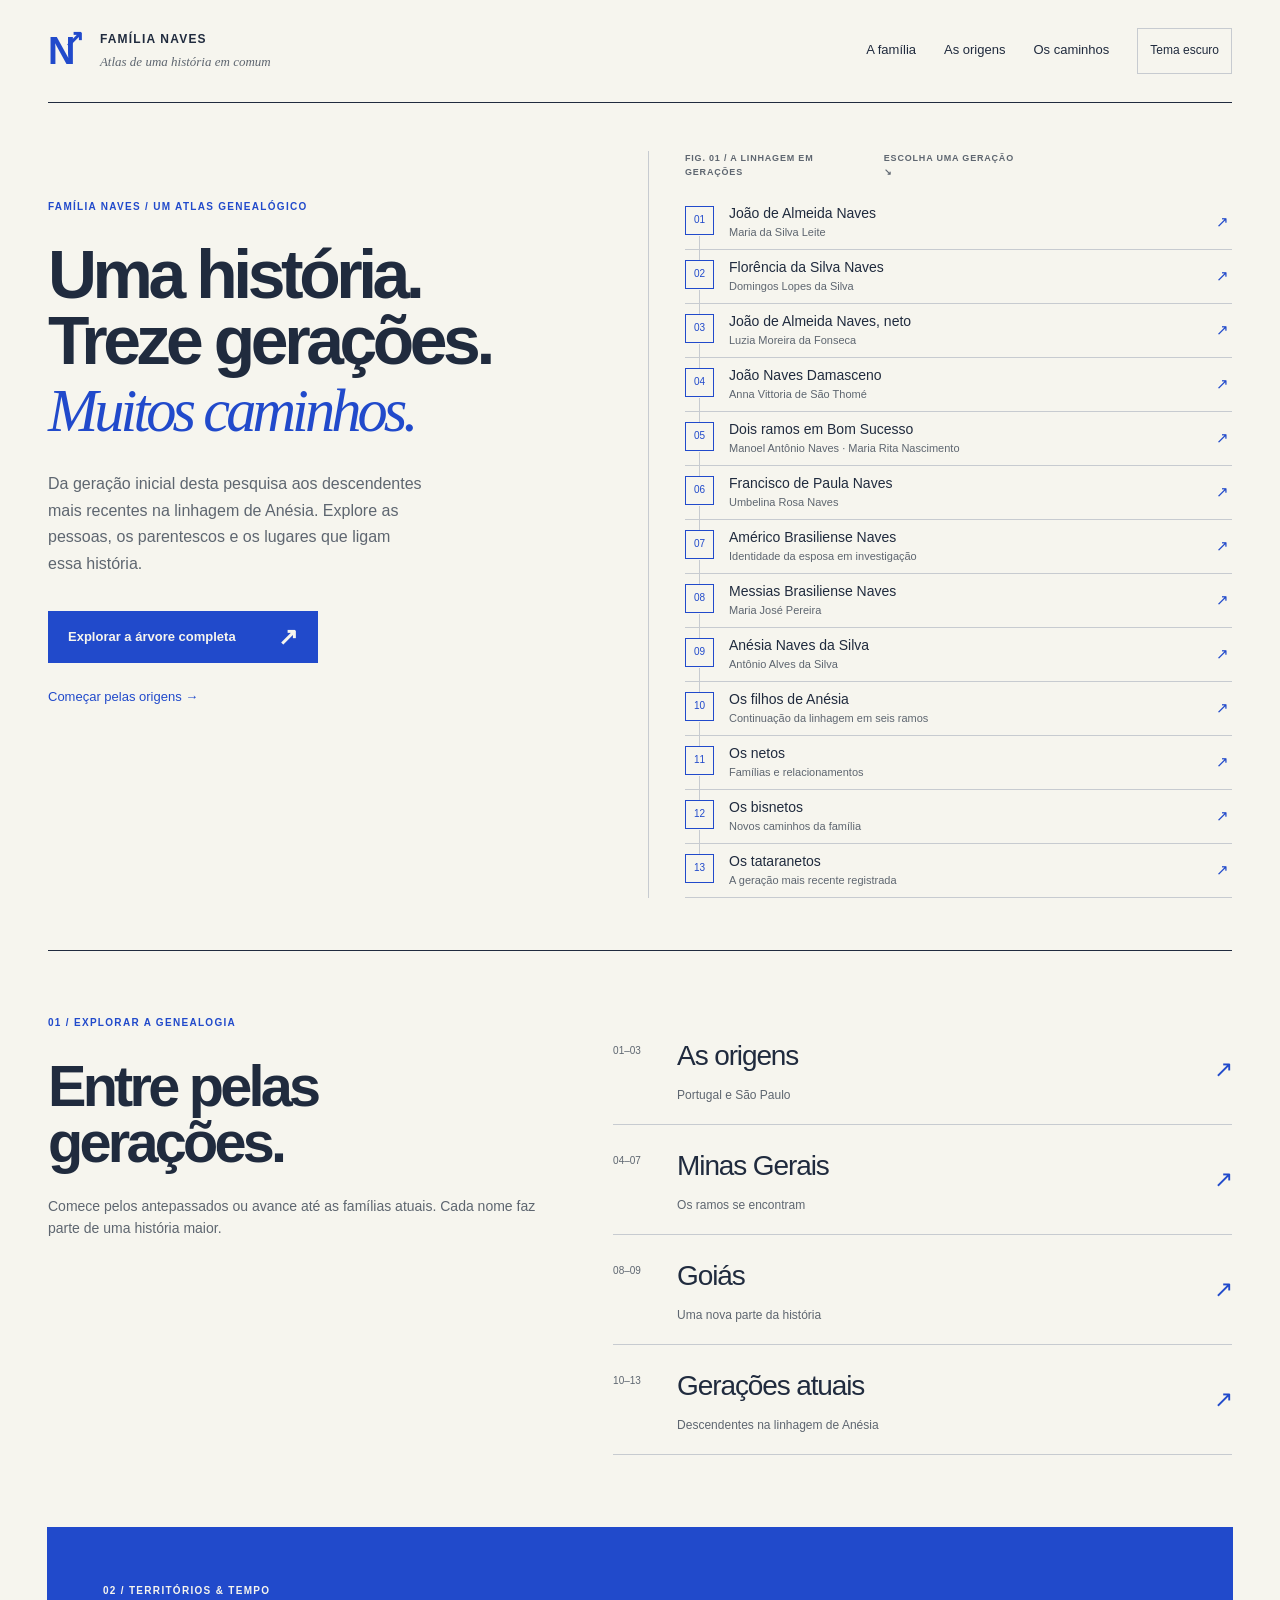
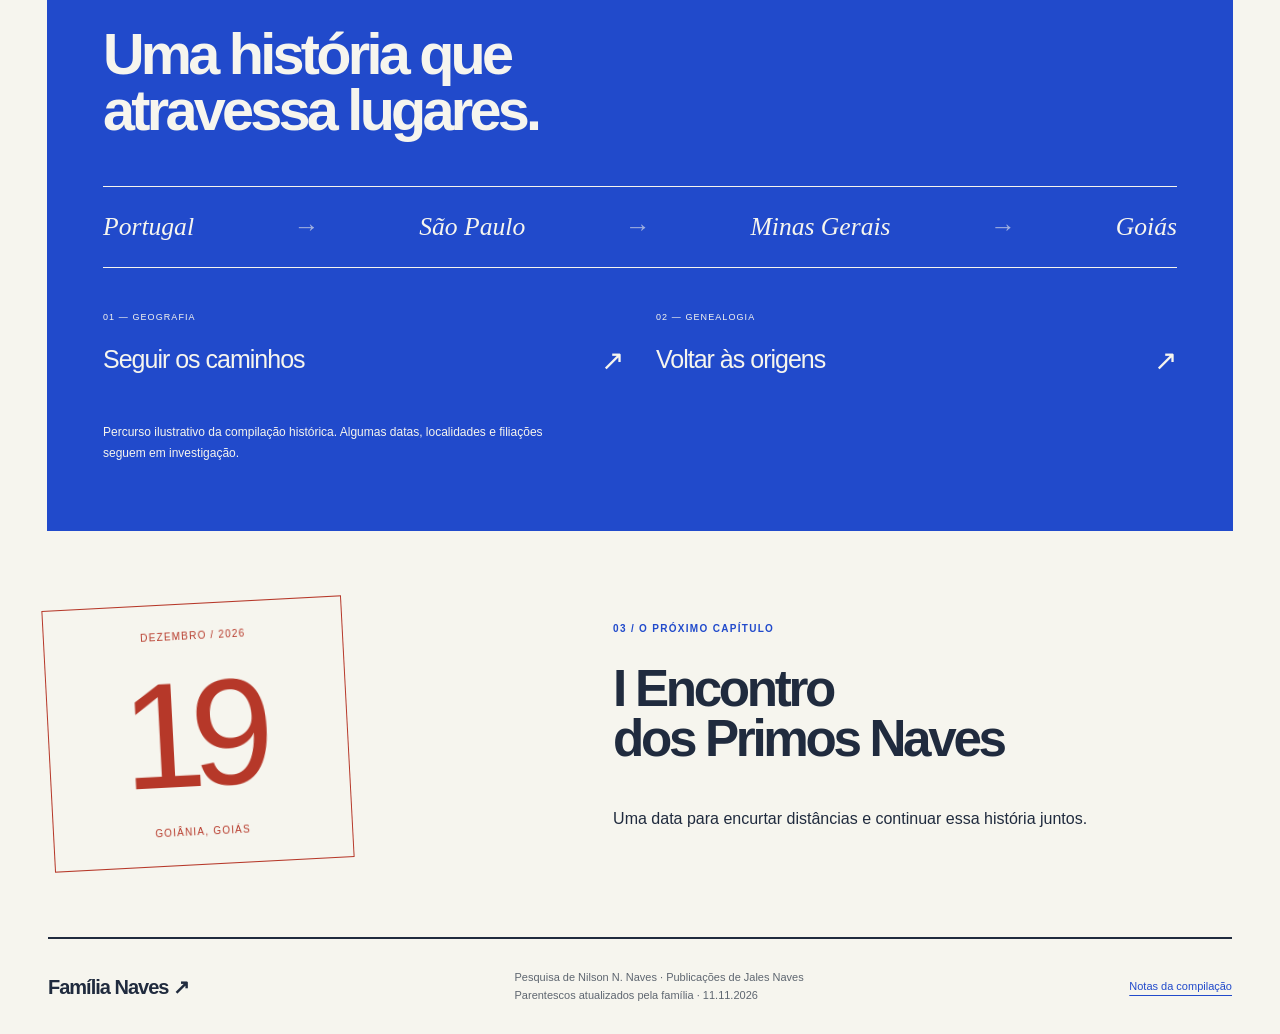
==== commit 3f15995f: "feat(home): introduce the full available Naves lineage" ====
--- a/index.html
+++ b/index.html
@@ -1,13 +1,13 @@
 <!doctype html>
 <html lang="pt-BR"><head><meta charset="utf-8"><meta name="viewport" content="width=device-width,initial-scale=1">
-<title>Família Naves — atlas de uma história em comum</title><meta name="description" content="Explore os ramos da família de Anésia Naves, siga os caminhos de seus antepassados e conheça as fontes da nossa história.">
-<link rel="icon" href="/favicon.svg" type="image/svg+xml"><link rel="stylesheet" href="/assets/atlas.css"><script src="/assets/theme.js"></script></head>
+<title>Família Naves — atlas de uma história em comum</title><meta name="description" content="Explore a genealogia da família Naves em treze gerações: da linhagem histórica às gerações atuais dos descendentes de Anésia.">
+<link rel="icon" href="/favicon.svg" type="image/svg+xml"><link rel="stylesheet" href="/assets/atlas.css"><link rel="stylesheet" href="/assets/home-generations.css"><script src="/assets/theme.js"></script></head>
 <body class="atlas-home"><a class="skip" href="#conteudo">Pular para o conteúdo</a>
 <header class="masthead"><a class="brand" href="/" aria-label="Família Naves, início"><span class="brand-symbol" aria-hidden="true">N<span>↗</span></span><span>FAMÍLIA NAVES<small>Atlas de uma história em comum</small></span></a><nav aria-label="Principal"><a href="/arvore">A família</a><a href="/linhagem">As origens</a><a href="/mapa">Os caminhos</a><button type="button" data-theme-toggle>Tema escuro</button></nav></header>
 <main id="conteudo">
-<section class="atlas-hero"><div class="hero-copy"><p class="eyeline">UM ATLAS DE GENTE, TEMPO E LUGAR</p><h1>De onde<br>viemos.<br><em>Quem somos.</em></h1><p class="dek">Toda família é um mundo.<br>Este é o nosso — e há muito para descobrir.</p><a class="action" href="/arvore">Encontrar a família <span aria-hidden="true">↗</span></a></div><div class="hero-diagram"><p class="diagram-label"><span>FIG. 01 / OS SEIS RAMOS</span><span>ESCOLHA UM NOME ↘</span></p><svg viewBox="0 0 670 490" role="group" aria-label="Árvore de Anésia e Antônio e seus seis filhos. Escolha um ramo."><g class="diagram-lines" fill="none"><path d="M290 150 H380 M335 150 V270 M65 270 H605"/><path d="M65 270 V320"/><path d="M173 270 V320"/><path d="M281 270 V320"/><path d="M389 270 V320"/><path d="M497 270 V320"/><path d="M605 270 V320"/></g><rect class="diagram-person" x="110" y="110" width="180" height="80" rx="3"/><rect class="diagram-person" x="380" y="110" width="180" height="80" rx="3"/><text x="200" y="147" class="pedigree-parent">Anésia Naves</text><text x="470" y="147" class="pedigree-parent">Antônio Alves</text><text x="200" y="169" class="pedigree-date">1932 — 2013</text><text x="470" y="169" class="pedigree-date">1926 — 2017</text><a href="/arvore#neuza" class="atlas-node" aria-label="Explorar o ramo de Neuza"><rect x="20" y="320" width="90" height="74" rx="3"/><text class="node-index" x="65" y="345">01</text><text class="pedigree-child" x="65" y="369">Neuza</text></a><a href="/arvore#neyde" class="atlas-node" aria-label="Explorar o ramo de Neyde"><rect x="128" y="320" width="90" height="74" rx="3"/><text class="node-index" x="173" y="345">02</text><text class="pedigree-child" x="173" y="369">Neyde</text></a><a href="/arvore#gilberto" class="atlas-node" aria-label="Explorar o ramo de Gilberto"><rect x="236" y="320" width="90" height="74" rx="3"/><text class="node-index" x="281" y="345">03</text><text class="pedigree-child" x="281" y="369">Gilberto</text></a><a href="/arvore#nilza" class="atlas-node" aria-label="Explorar o ramo de Nilza"><rect x="344" y="320" width="90" height="74" rx="3"/><text class="node-index" x="389" y="345">04</text><text class="pedigree-child" x="389" y="369">Nilza</text></a><a href="/arvore#nilda" class="atlas-node" aria-label="Explorar o ramo de Nilda"><rect x="452" y="320" width="90" height="74" rx="3"/><text class="node-index" x="497" y="345">05</text><text class="pedigree-child" x="497" y="369">Nilda</text></a><a href="/arvore#gilmar" class="atlas-node" aria-label="Explorar o ramo de Gilmar"><rect x="560" y="320" width="90" height="74" rx="3"/><text class="node-index" x="605" y="345">06</text><text class="pedigree-child" x="605" y="369">Gilmar</text></a></svg><p class="diagram-foot">Anésia Naves da Silva + Antônio Alves da Silva<br><span>Morrinhos · Quirinópolis · e tantos outros caminhos</span></p></div></section>
-<section class="chapter-index" aria-labelledby="ramos"><div class="section-heading"><p class="eyeline">01 / PARENTESCOS</p><h2 id="ramos">Cada ramo,<br>um universo.</h2><p>Dos filhos de Anésia aos mais novos da família.<br>Escolha por onde começar.</p></div><div class="chapter-links"><a href="/arvore#neuza"><span class="chapter-number">01</span><span>Neuza</span><span class="chapter-arrow" aria-hidden="true">↗</span></a><a href="/arvore#neyde"><span class="chapter-number">02</span><span>Neyde</span><span class="chapter-arrow" aria-hidden="true">↗</span></a><a href="/arvore#gilberto"><span class="chapter-number">03</span><span>Gilberto</span><span class="chapter-arrow" aria-hidden="true">↗</span></a><a href="/arvore#nilza"><span class="chapter-number">04</span><span>Nilza</span><span class="chapter-arrow" aria-hidden="true">↗</span></a><a href="/arvore#nilda"><span class="chapter-number">05</span><span>Nilda</span><span class="chapter-arrow" aria-hidden="true">↗</span></a><a href="/arvore#gilmar"><span class="chapter-number">06</span><span>Gilmar</span><span class="chapter-arrow" aria-hidden="true">↗</span></a></div></section>
+<section class="atlas-hero"><div class="hero-copy"><p class="eyeline">FAMÍLIA NAVES / UM ATLAS GENEALÓGICO</p><h1>Uma história.<br>Treze gerações.<br><em>Muitos caminhos.</em></h1><p class="dek">Da geração inicial desta pesquisa aos descendentes mais recentes na linhagem de Anésia. Explore as pessoas, os parentescos e os lugares que ligam essa história.</p><a class="action" href="/arvore#overview">Explorar a árvore completa <span aria-hidden="true">↗</span></a><a class="hero-secondary" href="/linhagem">Começar pelas origens →</a></div><div class="hero-diagram generation-diagram"><p class="diagram-label"><span>FIG. 01 / A LINHAGEM EM GERAÇÕES</span><span>ESCOLHA UMA GERAÇÃO ↘</span></p><ol class="generation-spine" aria-label="As treze gerações disponíveis"><li><a href="/linhagem#generation-1"><span class="generation-index">01</span><span><strong>João de Almeida Naves</strong><small>Maria da Silva Leite</small></span><span class="generation-arrow" aria-hidden="true">↗</span></a></li><li><a href="/linhagem#generation-2"><span class="generation-index">02</span><span><strong>Florência da Silva Naves</strong><small>Domingos Lopes da Silva</small></span><span class="generation-arrow" aria-hidden="true">↗</span></a></li><li><a href="/linhagem#generation-3"><span class="generation-index">03</span><span><strong>João de Almeida Naves, neto</strong><small>Luzia Moreira da Fonseca</small></span><span class="generation-arrow" aria-hidden="true">↗</span></a></li><li><a href="/linhagem#generation-4"><span class="generation-index">04</span><span><strong>João Naves Damasceno</strong><small>Anna Vittoria de São Thomé</small></span><span class="generation-arrow" aria-hidden="true">↗</span></a></li><li><a href="/linhagem#generation-5"><span class="generation-index">05</span><span><strong>Dois ramos em Bom Sucesso</strong><small>Manoel Antônio Naves · Maria Rita Nascimento</small></span><span class="generation-arrow" aria-hidden="true">↗</span></a></li><li><a href="/linhagem#generation-6"><span class="generation-index">06</span><span><strong>Francisco de Paula Naves</strong><small>Umbelina Rosa Naves</small></span><span class="generation-arrow" aria-hidden="true">↗</span></a></li><li><a href="/linhagem#generation-7"><span class="generation-index">07</span><span><strong>Américo Brasiliense Naves</strong><small>Identidade da esposa em investigação</small></span><span class="generation-arrow" aria-hidden="true">↗</span></a></li><li><a href="/linhagem#generation-8"><span class="generation-index">08</span><span><strong>Messias Brasiliense Naves</strong><small>Maria José Pereira</small></span><span class="generation-arrow" aria-hidden="true">↗</span></a></li><li><a href="/linhagem#generation-9"><span class="generation-index">09</span><span><strong>Anésia Naves da Silva</strong><small>Antônio Alves da Silva</small></span><span class="generation-arrow" aria-hidden="true">↗</span></a></li><li><a href="/arvore#generation-10"><span class="generation-index">10</span><span><strong>Os filhos de Anésia</strong><small>Continuação da linhagem em seis ramos</small></span><span class="generation-arrow" aria-hidden="true">↗</span></a></li><li><a href="/arvore#generation-11"><span class="generation-index">11</span><span><strong>Os netos</strong><small>Famílias e relacionamentos</small></span><span class="generation-arrow" aria-hidden="true">↗</span></a></li><li><a href="/arvore#generation-12"><span class="generation-index">12</span><span><strong>Os bisnetos</strong><small>Novos caminhos da família</small></span><span class="generation-arrow" aria-hidden="true">↗</span></a></li><li><a href="/arvore#generation-13"><span class="generation-index">13</span><span><strong>Os tataranetos</strong><small>A geração mais recente registrada</small></span><span class="generation-arrow" aria-hidden="true">↗</span></a></li></ol></div></section>
+<section class="chapter-index" aria-labelledby="geracoes"><div class="section-heading"><p class="eyeline">01 / EXPLORAR A GENEALOGIA</p><h2 id="geracoes">Entre pelas<br>gerações.</h2><p>Comece pelos antepassados ou avance até as famílias atuais. Cada nome faz parte de uma história maior.</p></div><div class="chapter-links era-links"><a href="/linhagem#generation-1"><span class="chapter-number">01–03</span><span>As origens<small>Portugal e São Paulo</small></span><span class="chapter-arrow" aria-hidden="true">↗</span></a><a href="/linhagem#generation-4"><span class="chapter-number">04–07</span><span>Minas Gerais<small>Os ramos se encontram</small></span><span class="chapter-arrow" aria-hidden="true">↗</span></a><a href="/linhagem#generation-8"><span class="chapter-number">08–09</span><span>Goiás<small>Uma nova parte da história</small></span><span class="chapter-arrow" aria-hidden="true">↗</span></a><a href="/arvore#generation-10"><span class="chapter-number">10–13</span><span>Gerações atuais<small>Descendentes na linhagem de Anésia</small></span><span class="chapter-arrow" aria-hidden="true">↗</span></a></div></section>
 <section class="paths-section"><p class="eyeline">02 / TERRITÓRIOS & TEMPO</p><h2>Uma história que<br>atravessa lugares.</h2><div class="route-graphic" aria-label="Percurso histórico ilustrativo: Portugal, São Paulo, Minas Gerais e Goiás"><span>Portugal</span><i aria-hidden="true">→</i><span>São Paulo</span><i aria-hidden="true">→</i><span>Minas Gerais</span><i aria-hidden="true">→</i><span>Goiás</span></div><div class="explore-links"><a href="/mapa"><span>01 — GEOGRAFIA</span><strong>Seguir os caminhos</strong><span aria-hidden="true">↗</span></a><a href="/linhagem"><span>02 — GENEALOGIA</span><strong>Voltar às origens</strong><span aria-hidden="true">↗</span></a></div><p class="source-line">Percurso ilustrativo da compilação histórica. Algumas datas, localidades e filiações seguem em investigação.</p></section>
-<section class="gathering"><div class="date-block"><span>DEZEMBRO / 2026</span><strong>19</strong><span>GOIÂNIA, GOIÁS</span></div><div><p class="eyeline">03 / O PRÓXIMO CAPÍTULO</p><h2>I Encontro<br>dos Primos Naves</h2><p>Uma data para encurtar distâncias e continuar essa história juntos.</p><p class="source-line">Data, nome e cidade confirmados pela família.<br>Horário e endereço ainda serão confirmados.</p></div></section>
-<section class="sources" id="fontes"><div><p class="eyeline">04 / CADERNO DE PESQUISA</p><h2>Memória tem fonte.<br>E também perguntas.</h2></div><div><p>A pesquisa de Nilson N. Naves e as publicações de Jales Naves, da Editora Naves, são a base histórica deste atlas. A família atualiza os vínculos e os nomes.</p><p>Confirmações familiares aparecem separadas dos registros históricos. Onde as fontes divergem, a pergunta continua aberta.</p><a href="https://editoranaves.com.br/gilmar-dos-naves-vai-reunir-a-familia-na-passagem-do-ano-em-quirinopolis/">Jales · A família de Anésia, 2025 <span>↗</span></a><a href="https://editoranaves.com.br/gilmar-alves-quer-conhecer-a-origem-da-familia-naves/">Jales · A pesquisa de Gilmar, 2024 <span>↗</span></a><p class="source-line">O relato de 2025 anuncia outro encontro, na passagem do ano em Quirinópolis. A data de dezembro de 2026 foi confirmada diretamente pela família.</p></div></section>
-</main><footer class="archive-footer"><a class="footer-brand" href="/">Família Naves ↗</a><p>Pesquisa de Nilson N. Naves · Publicações de Jales Naves<br>Parentescos atualizados pela família · 11.11.2026</p><a href="/#fontes">Fontes & pesquisa</a></footer></body></html>
+<section class="gathering"><div class="date-block"><span>DEZEMBRO / 2026</span><strong>19</strong><span>GOIÂNIA, GOIÁS</span></div><div><p class="eyeline">03 / O PRÓXIMO CAPÍTULO</p><h2>I Encontro<br>dos Primos Naves</h2><p>Uma data para encurtar distâncias e continuar essa história juntos.</p></div></section>
+
+</main><footer class="archive-footer"><a class="footer-brand" href="/">Família Naves ↗</a><p>Pesquisa de Nilson N. Naves · Publicações de Jales Naves<br>Parentescos atualizados pela família · 11.11.2026</p><a href="/arvore_naves.html">Notas da compilação</a></footer></body></html>
--- a/assets/home-generations.css
+++ b/assets/home-generations.css
@@ -0,0 +1,4 @@
+/* The atlas entrance covers the entire available lineage, not a single branch. */
+.atlas-hero{grid-template-columns:1fr 1fr;align-items:start;padding-top:48px}.hero-copy{padding-top:48px;position:sticky;top:36px}.atlas-hero h1{font-size:clamp(3.2rem,5.3vw,5.5rem)}.atlas-hero h1 em{white-space:normal}.hero-copy .dek{max-width:42ch;font-size:16px}.hero-secondary{display:block;width:fit-content;min-height:44px;padding-top:16px;margin-top:8px;font-size:13px;text-decoration:none}.generation-diagram{padding-left:36px}.generation-spine{list-style:none;padding:16px 0 0;margin:0}.generation-spine li{position:relative}.generation-spine li:not(:last-child):before{content:'';position:absolute;left:14px;top:40px;bottom:-10px;width:1px;background:var(--line)}.generation-spine a{position:relative;display:grid;grid-template-columns:30px 1fr 16px;align-items:center;gap:14px;min-height:54px;padding:7px 0;text-decoration:none;color:var(--ink);border-bottom:1px solid var(--line)}.generation-spine a:hover{color:var(--blue)}.generation-index{align-self:start;display:grid;place-items:center;width:29px;height:29px;margin-top:3px;border:1px solid var(--blue);background:var(--paper);color:var(--blue);font-size:10px;z-index:1}.generation-spine strong{display:block;font-weight:500;font-size:14px;line-height:1.35}.generation-spine small{display:block;color:var(--muted);font-size:11px;line-height:1.5;margin-top:2px}.generation-arrow{color:var(--blue);font-size:15px}.era-links{grid-template-columns:1fr;column-gap:0}.era-links a{min-height:110px;font-size:28px;gap:24px}.era-links small{display:block;font-size:12px;letter-spacing:0;color:var(--muted);font-weight:400;margin-top:7px}.era-links .chapter-number{min-width:40px;letter-spacing:0}.chapter-index{align-items:start}.generation-diagram .diagram-label{gap:10px;line-height:1.6}
+@media(max-width:1050px){.generation-diagram{padding-left:24px}.atlas-hero h1{font-size:clamp(2.8rem,5.5vw,4.4rem)}.generation-spine strong{font-size:13px}.generation-spine a{gap:9px}}
+@media(max-width:700px){.atlas-hero{display:block;padding-top:32px}.hero-copy{position:static;padding-top:0}.atlas-hero h1{font-size:clamp(3rem,10vw,4.5rem)}.hero-copy .dek{font-size:15px}.generation-diagram{padding:26px 0 0;margin-top:28px}.generation-spine strong{font-size:15px}.generation-spine small{font-size:12px}.generation-spine a{min-height:62px;gap:13px}.generation-diagram .diagram-label{flex-direction:column;gap:6px}.era-links a{min-height:100px;font-size:27px}}
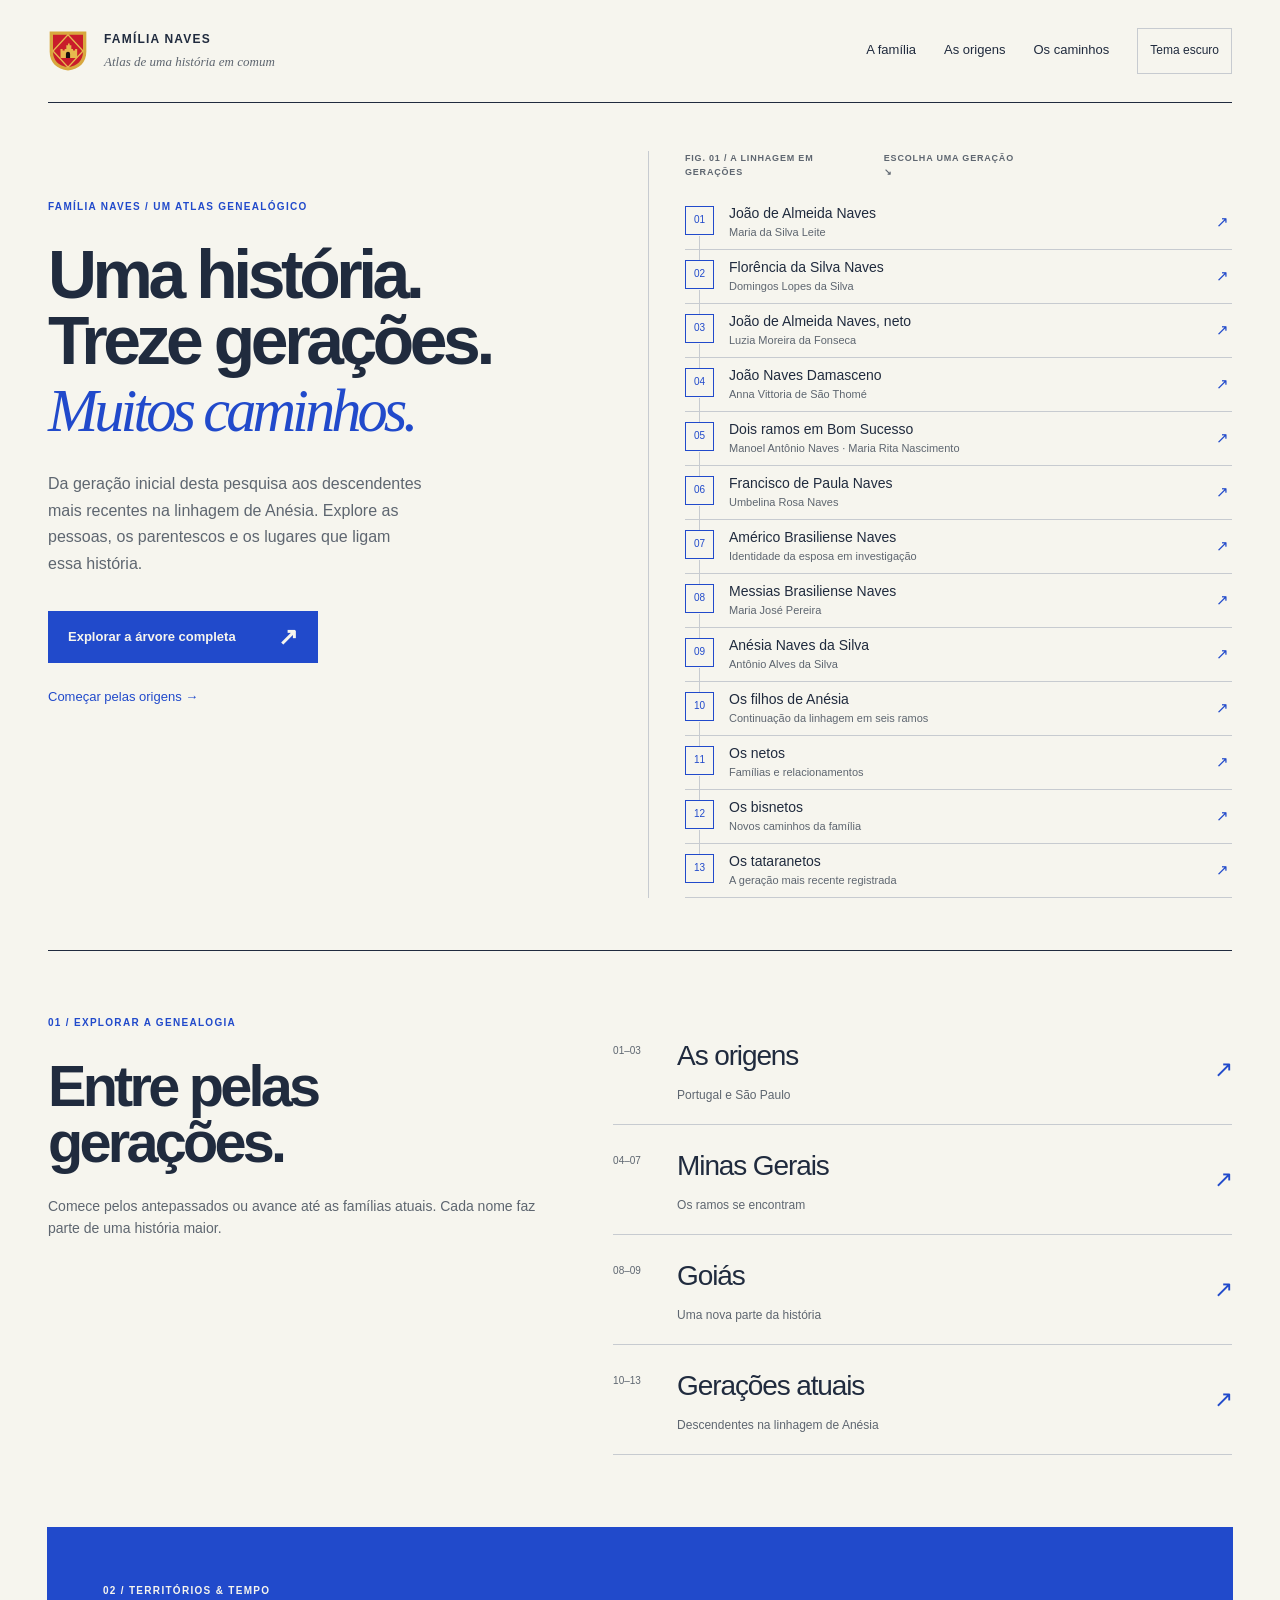
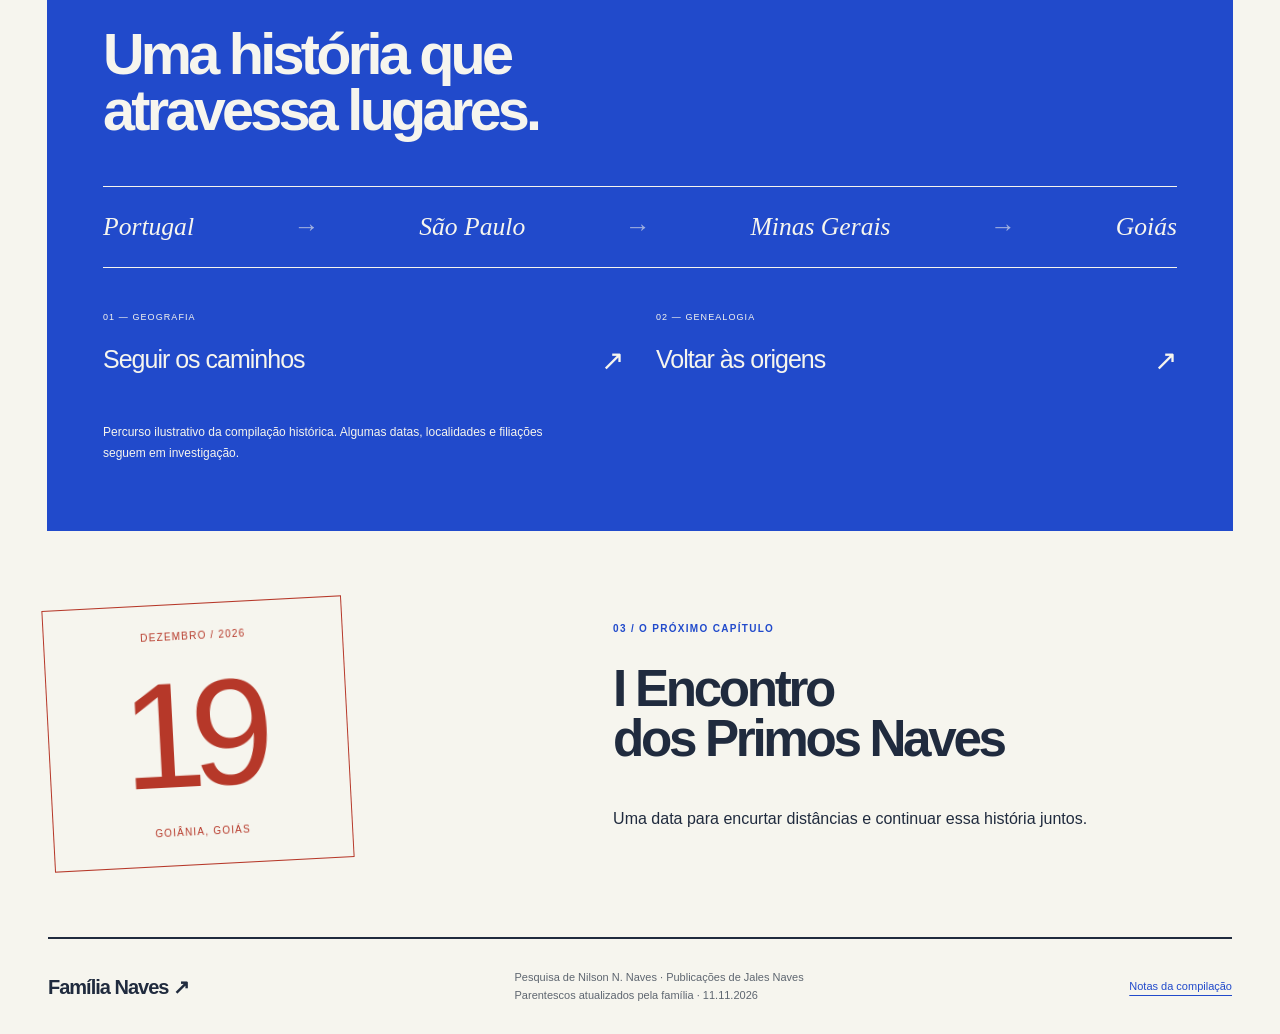
==== commit 0f8e10b0: "feat(brand): use family coat of arms for icon" ====
--- a/index.html
+++ b/index.html
@@ -3,7 +3,7 @@
 <title>Família Naves — atlas de uma história em comum</title><meta name="description" content="Explore a genealogia da família Naves em treze gerações: da linhagem histórica às gerações atuais dos descendentes de Anésia.">
 <link rel="icon" href="/favicon.svg" type="image/svg+xml"><link rel="stylesheet" href="/assets/atlas.css"><link rel="stylesheet" href="/assets/home-generations.css"><script src="/assets/theme.js"></script></head>
 <body class="atlas-home"><a class="skip" href="#conteudo">Pular para o conteúdo</a>
-<header class="masthead"><a class="brand" href="/" aria-label="Família Naves, início"><span class="brand-symbol" aria-hidden="true">N<span>↗</span></span><span>FAMÍLIA NAVES<small>Atlas de uma história em comum</small></span></a><nav aria-label="Principal"><a href="/arvore">A família</a><a href="/linhagem">As origens</a><a href="/mapa">Os caminhos</a><button type="button" data-theme-toggle>Tema escuro</button></nav></header>
+<header class="masthead"><a class="brand" href="/" aria-label="Família Naves, início"><img class="brand-symbol" src="/favicon.svg" alt="" width="40" height="42"><span>FAMÍLIA NAVES<small>Atlas de uma história em comum</small></span></a><nav aria-label="Principal"><a href="/arvore">A família</a><a href="/linhagem">As origens</a><a href="/mapa">Os caminhos</a><button type="button" data-theme-toggle>Tema escuro</button></nav></header>
 <main id="conteudo">
 <section class="atlas-hero"><div class="hero-copy"><p class="eyeline">FAMÍLIA NAVES / UM ATLAS GENEALÓGICO</p><h1>Uma história.<br>Treze gerações.<br><em>Muitos caminhos.</em></h1><p class="dek">Da geração inicial desta pesquisa aos descendentes mais recentes na linhagem de Anésia. Explore as pessoas, os parentescos e os lugares que ligam essa história.</p><a class="action" href="/arvore#overview">Explorar a árvore completa <span aria-hidden="true">↗</span></a><a class="hero-secondary" href="/linhagem">Começar pelas origens →</a></div><div class="hero-diagram generation-diagram"><p class="diagram-label"><span>FIG. 01 / A LINHAGEM EM GERAÇÕES</span><span>ESCOLHA UMA GERAÇÃO ↘</span></p><ol class="generation-spine" aria-label="As treze gerações disponíveis"><li><a href="/linhagem#generation-1"><span class="generation-index">01</span><span><strong>João de Almeida Naves</strong><small>Maria da Silva Leite</small></span><span class="generation-arrow" aria-hidden="true">↗</span></a></li><li><a href="/linhagem#generation-2"><span class="generation-index">02</span><span><strong>Florência da Silva Naves</strong><small>Domingos Lopes da Silva</small></span><span class="generation-arrow" aria-hidden="true">↗</span></a></li><li><a href="/linhagem#generation-3"><span class="generation-index">03</span><span><strong>João de Almeida Naves, neto</strong><small>Luzia Moreira da Fonseca</small></span><span class="generation-arrow" aria-hidden="true">↗</span></a></li><li><a href="/linhagem#generation-4"><span class="generation-index">04</span><span><strong>João Naves Damasceno</strong><small>Anna Vittoria de São Thomé</small></span><span class="generation-arrow" aria-hidden="true">↗</span></a></li><li><a href="/linhagem#generation-5"><span class="generation-index">05</span><span><strong>Dois ramos em Bom Sucesso</strong><small>Manoel Antônio Naves · Maria Rita Nascimento</small></span><span class="generation-arrow" aria-hidden="true">↗</span></a></li><li><a href="/linhagem#generation-6"><span class="generation-index">06</span><span><strong>Francisco de Paula Naves</strong><small>Umbelina Rosa Naves</small></span><span class="generation-arrow" aria-hidden="true">↗</span></a></li><li><a href="/linhagem#generation-7"><span class="generation-index">07</span><span><strong>Américo Brasiliense Naves</strong><small>Identidade da esposa em investigação</small></span><span class="generation-arrow" aria-hidden="true">↗</span></a></li><li><a href="/linhagem#generation-8"><span class="generation-index">08</span><span><strong>Messias Brasiliense Naves</strong><small>Maria José Pereira</small></span><span class="generation-arrow" aria-hidden="true">↗</span></a></li><li><a href="/linhagem#generation-9"><span class="generation-index">09</span><span><strong>Anésia Naves da Silva</strong><small>Antônio Alves da Silva</small></span><span class="generation-arrow" aria-hidden="true">↗</span></a></li><li><a href="/arvore#generation-10"><span class="generation-index">10</span><span><strong>Os filhos de Anésia</strong><small>Continuação da linhagem em seis ramos</small></span><span class="generation-arrow" aria-hidden="true">↗</span></a></li><li><a href="/arvore#generation-11"><span class="generation-index">11</span><span><strong>Os netos</strong><small>Famílias e relacionamentos</small></span><span class="generation-arrow" aria-hidden="true">↗</span></a></li><li><a href="/arvore#generation-12"><span class="generation-index">12</span><span><strong>Os bisnetos</strong><small>Novos caminhos da família</small></span><span class="generation-arrow" aria-hidden="true">↗</span></a></li><li><a href="/arvore#generation-13"><span class="generation-index">13</span><span><strong>Os tataranetos</strong><small>A geração mais recente registrada</small></span><span class="generation-arrow" aria-hidden="true">↗</span></a></li></ol></div></section>
 <section class="chapter-index" aria-labelledby="geracoes"><div class="section-heading"><p class="eyeline">01 / EXPLORAR A GENEALOGIA</p><h2 id="geracoes">Entre pelas<br>gerações.</h2><p>Comece pelos antepassados ou avance até as famílias atuais. Cada nome faz parte de uma história maior.</p></div><div class="chapter-links era-links"><a href="/linhagem#generation-1"><span class="chapter-number">01–03</span><span>As origens<small>Portugal e São Paulo</small></span><span class="chapter-arrow" aria-hidden="true">↗</span></a><a href="/linhagem#generation-4"><span class="chapter-number">04–07</span><span>Minas Gerais<small>Os ramos se encontram</small></span><span class="chapter-arrow" aria-hidden="true">↗</span></a><a href="/linhagem#generation-8"><span class="chapter-number">08–09</span><span>Goiás<small>Uma nova parte da história</small></span><span class="chapter-arrow" aria-hidden="true">↗</span></a><a href="/arvore#generation-10"><span class="chapter-number">10–13</span><span>Gerações atuais<small>Descendentes na linhagem de Anésia</small></span><span class="chapter-arrow" aria-hidden="true">↗</span></a></div></section>
--- a/assets/atlas.css
+++ b/assets/atlas.css
@@ -5,7 +5,7 @@
 }
 :root[data-theme=dark]{color-scheme:dark;--paper:#151e2d;--sheet:#1c293e;--ink:#f2f1e6;--muted:#b3bdcc;--blue:#9eb7ff;--red:#ff9b86;--line:#46546c;--wash:#263955;--night:#101826;--chart-secondary:#c5a5d5;--chart-neutral:#a6b8a8}
 *{box-sizing:border-box}html{scroll-behavior:auto}body{margin:0;background:var(--paper);color:var(--ink);font:16px/1.6 Arial,Helvetica,sans-serif}a{color:var(--blue);text-underline-offset:5px}button,input,select{font:inherit}button,a,input,select,summary{-webkit-tap-highlight-color:transparent}button{cursor:pointer}button:active,.action:active{transform:translateY(1px)}a:focus-visible,button:focus-visible,input:focus-visible,select:focus-visible,summary:focus-visible{outline:3px solid var(--blue);outline-offset:5px}button,input,select{min-height:46px}h1,h2,h3,p{margin-top:0}h1,h2,h3{font-family:Arial,Helvetica,sans-serif}h1,h2{font-weight:700;letter-spacing:-.065em;line-height:.98}h2{font-size:clamp(2.2rem,4.5vw,4.3rem)}p{max-width:68ch}em{font-family:Georgia,'Times New Roman',serif;font-weight:400}svg{max-width:100%}[hidden]{display:none!important}.skip{position:absolute;top:-100px;left:20px;z-index:999;background:var(--sheet);padding:12px}.skip:focus{top:12px}
-.masthead,.archive-footer,.atlas-home main,.archive-main{width:min(1280px,100% - 96px);margin-inline:auto}.masthead{display:flex;justify-content:space-between;gap:24px;align-items:center;padding:28px 0;border-bottom:1px solid var(--ink)}.brand{display:flex;gap:16px;align-items:center;text-decoration:none;color:var(--ink);font-size:12px;font-weight:700;letter-spacing:.1em}.brand small{display:block;font:italic 13px/1.5 Georgia,serif;letter-spacing:0;margin-top:3px;color:var(--muted)}.brand-symbol{font-size:38px;font-weight:800;letter-spacing:-.12em;color:var(--blue);position:relative;padding-right:13px;line-height:1}.brand-symbol span{position:absolute;right:0;top:-5px;font-size:24px;letter-spacing:0}.masthead nav{display:flex;align-items:center;gap:28px}.masthead nav a{font-size:13px;text-decoration:none;min-height:44px;display:flex;align-items:center;color:var(--ink);border-bottom:2px solid transparent}.masthead nav a:hover,.masthead nav a[aria-current]{border-color:var(--blue);color:var(--blue)}.masthead button{font-size:12px;background:transparent;border:1px solid var(--line);border-radius:0;padding:8px 12px;color:var(--ink)}
+.masthead,.archive-footer,.atlas-home main,.archive-main{width:min(1280px,100% - 96px);margin-inline:auto}.masthead{display:flex;justify-content:space-between;gap:24px;align-items:center;padding:28px 0;border-bottom:1px solid var(--ink)}.brand{display:flex;gap:16px;align-items:center;text-decoration:none;color:var(--ink);font-size:12px;font-weight:700;letter-spacing:.1em}.brand small{display:block;font:italic 13px/1.5 Georgia,serif;letter-spacing:0;margin-top:3px;color:var(--muted)}.brand-symbol{display:block;width:40px;height:42px;flex:none}.masthead nav{display:flex;align-items:center;gap:28px}.masthead nav a{font-size:13px;text-decoration:none;min-height:44px;display:flex;align-items:center;color:var(--ink);border-bottom:2px solid transparent}.masthead nav a:hover,.masthead nav a[aria-current]{border-color:var(--blue);color:var(--blue)}.masthead button{font-size:12px;background:transparent;border:1px solid var(--line);border-radius:0;padding:8px 12px;color:var(--ink)}
 .eyeline{font-size:10px;letter-spacing:.13em;font-weight:700;line-height:1.5;color:var(--blue);margin-bottom:28px}.atlas-hero{display:grid;grid-template-columns:1fr 1.17fr;align-items:center;gap:16px;padding:64px 0 52px}.atlas-hero h1{font-size:clamp(3.8rem,6.4vw,6.8rem);margin-bottom:30px}.atlas-hero h1 em{letter-spacing:-.065em;color:var(--blue);font-size:.89em;white-space:nowrap}.dek{font-size:17px;color:var(--muted);line-height:1.65}.action{display:inline-flex;align-items:center;justify-content:space-between;gap:42px;min-height:52px;margin-top:18px;background:var(--blue);color:var(--paper);padding:12px 20px;text-decoration:none;font-size:13px;font-weight:700}.action:hover{box-shadow:4px 4px 0 var(--line)}.action span{font-size:24px;line-height:1}.hero-diagram{border-left:1px solid var(--line);padding-left:30px}.diagram-label{display:flex;justify-content:space-between;font-size:9px;font-weight:700;letter-spacing:.09em;color:var(--muted);margin:0}.hero-diagram svg{display:block;width:100%;overflow:visible}.hero-diagram svg text{text-anchor:middle;fill:var(--blue);font-family:Arial,sans-serif;font-weight:600;font-size:19px}.diagram-lines{stroke:var(--blue);stroke-width:2}.diagram-orbit{stroke:var(--line);stroke-dasharray:2 9;stroke-width:1}.diagram-center{fill:var(--blue)}.hero-diagram svg .center-name{fill:var(--paper);font-family:Georgia,serif;font-size:22px;font-weight:400}.hero-diagram svg .center-caption{fill:var(--paper);font-size:8px;font-weight:400;letter-spacing:1px}.atlas-node circle{fill:var(--paper);stroke:var(--blue);stroke-width:1.5;transition:fill 160ms ease}.atlas-node:hover circle,.atlas-node:focus circle{fill:var(--blue)}.atlas-node:hover text,.atlas-node:focus text{fill:var(--paper)}.atlas-node:focus-visible{outline:none}.atlas-node:focus-visible circle{stroke-width:5}.hero-diagram svg .node-index{font-size:10px;font-weight:400;letter-spacing:2px}.diagram-foot{text-align:center;font-size:12px;line-height:1.8;margin:0}.diagram-foot span{color:var(--muted);font:italic 13px Georgia,serif}
 .chapter-index{display:grid;grid-template-columns:1fr 1.25fr;gap:70px;border-top:1px solid var(--ink);padding:64px 0 72px}.section-heading h2{margin-bottom:24px}.section-heading>p:last-child{font-size:14px;color:var(--muted)}.chapter-links{display:grid;grid-template-columns:1fr 1fr;column-gap:32px}.chapter-links a{min-height:100px;display:flex;align-items:center;gap:20px;border-bottom:1px solid var(--line);text-decoration:none;color:var(--ink);font-size:28px;letter-spacing:-.04em}.chapter-number{align-self:flex-start;margin-top:28px;font-size:10px;letter-spacing:.05em;color:var(--muted)}.chapter-arrow{margin-left:auto;color:var(--blue);font-size:23px;transition:transform 180ms ease}.chapter-links a:hover{color:var(--blue)}.chapter-links a:hover .chapter-arrow{transform:translate(3px,-3px)}
 .paths-section{background:var(--blue);color:var(--paper);padding:56px;margin:0 -1px}.paths-section .eyeline,.paths-section .source-line{color:var(--paper)}.paths-section h2{max-width:700px}.route-graphic{display:flex;justify-content:space-between;align-items:center;gap:12px;border-top:1px solid currentColor;border-bottom:1px solid currentColor;padding:25px 0;margin:42px 0;font:italic clamp(1rem,2vw,1.7rem) Georgia,serif}.route-graphic i{font-style:normal;opacity:.6}.explore-links{display:grid;grid-template-columns:1fr 1fr;gap:32px;margin-bottom:32px}.explore-links a{display:grid;grid-template-columns:1fr auto;gap:8px;color:inherit;text-decoration:none;min-height:80px}.explore-links a>span:first-child{font-size:9px;letter-spacing:.12em;grid-column:1/-1}.explore-links strong{font-size:25px;font-weight:400;letter-spacing:-.04em}.explore-links a>span:last-child{font-size:28px}.source-line{font-size:12px;line-height:1.7;color:var(--muted)}.gathering{padding:72px 0;display:grid;grid-template-columns:1fr 1.25fr;gap:70px;align-items:center;border-bottom:1px solid var(--ink)}.date-block{text-align:center;color:var(--red);border:1px solid var(--red);padding:24px 20px;max-width:300px;transform:rotate(-3deg)}.date-block span{display:block;font-size:10px;letter-spacing:.12em}.date-block strong{display:block;font-size:150px;line-height:1.2;font-weight:400;letter-spacing:-.1em;padding-right:.1em}.gathering h2{font-size:clamp(2rem,4vw,3.7rem)}.sources{padding:64px 0;display:grid;grid-template-columns:1fr 1.25fr;gap:70px}.sources h2{font-size:clamp(2rem,3.5vw,3.2rem)}.sources p{font-size:14px}.sources a{display:flex;justify-content:space-between;align-items:center;min-height:52px;border-bottom:1px solid var(--line);text-decoration:none;font-size:13px;gap:12px}.sources .source-line{font-size:12px;margin-top:22px}.archive-footer{border-top:1px solid var(--ink);display:flex;justify-content:space-between;align-items:center;gap:24px;padding:30px 0;font-size:11px}.archive-footer p{margin:0;color:var(--muted)}.footer-brand{color:var(--ink);font-size:20px;font-weight:700;letter-spacing:-.05em;text-decoration:none}
